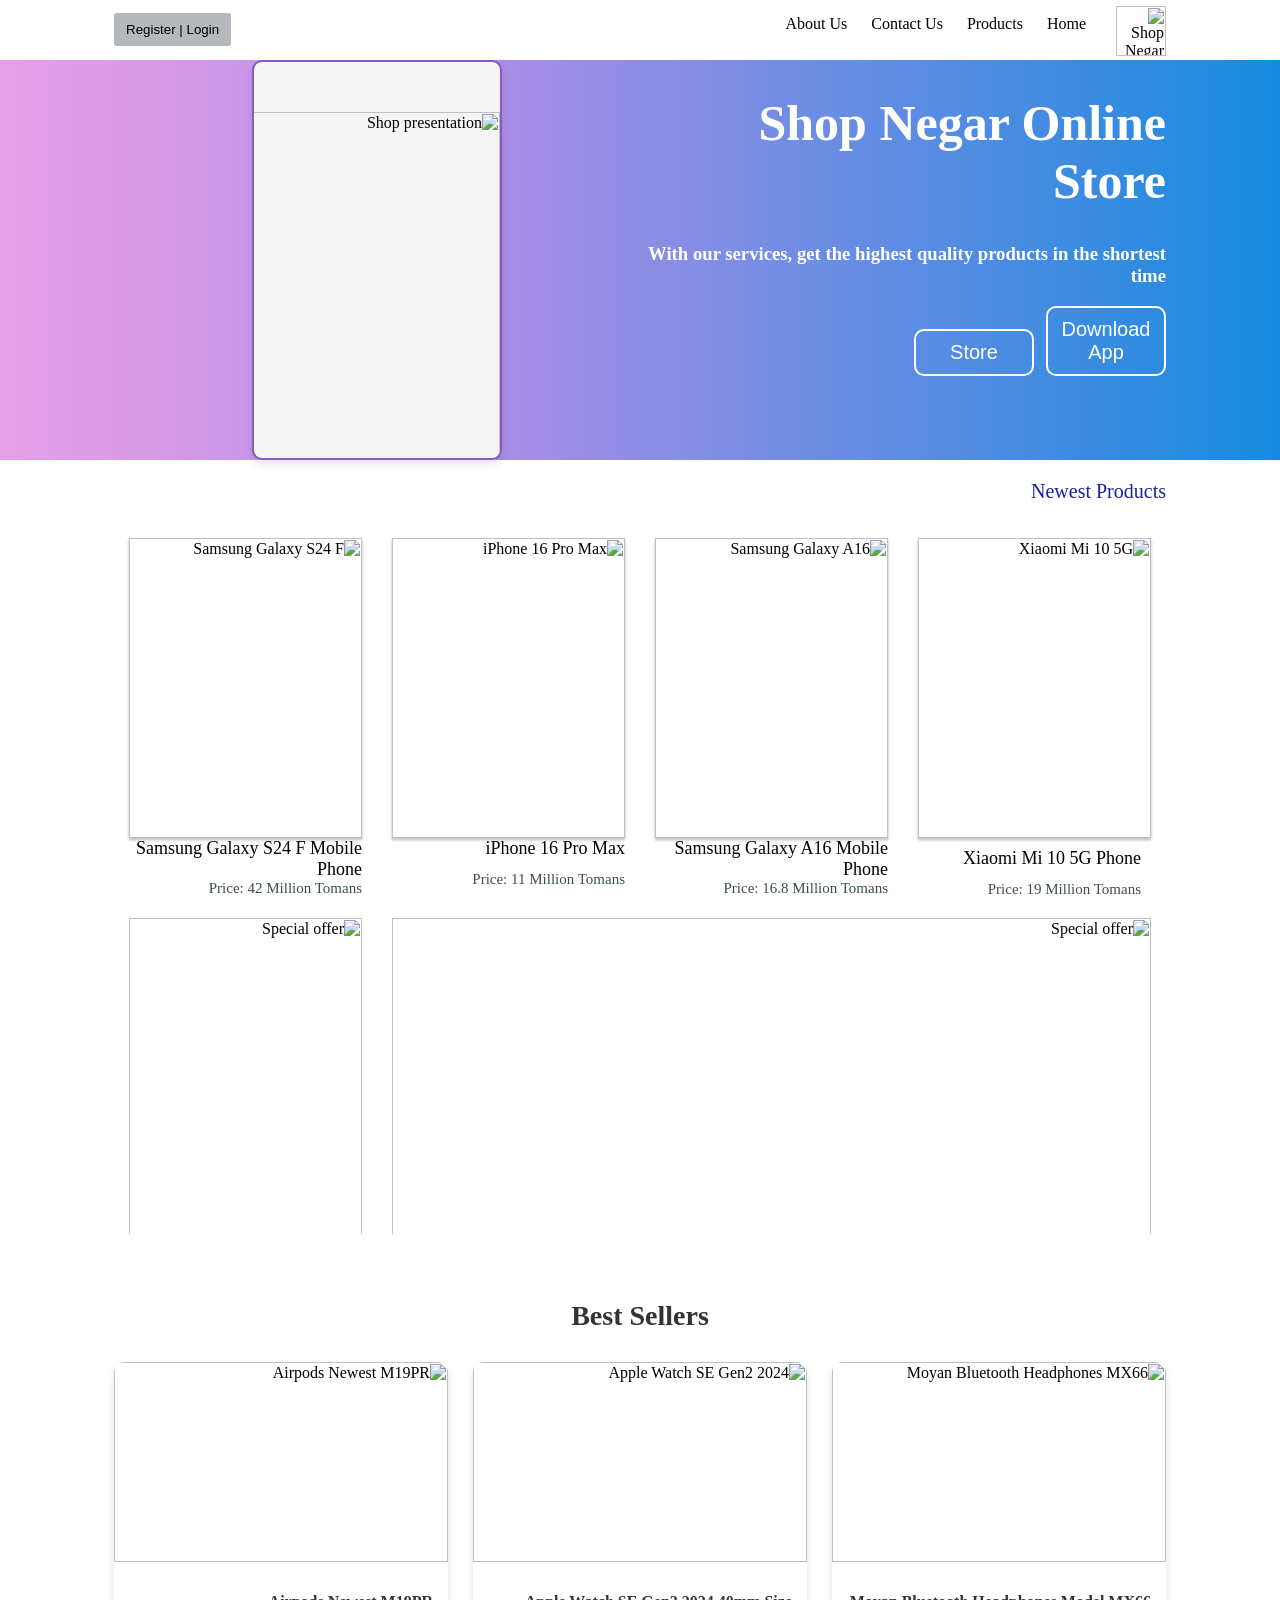
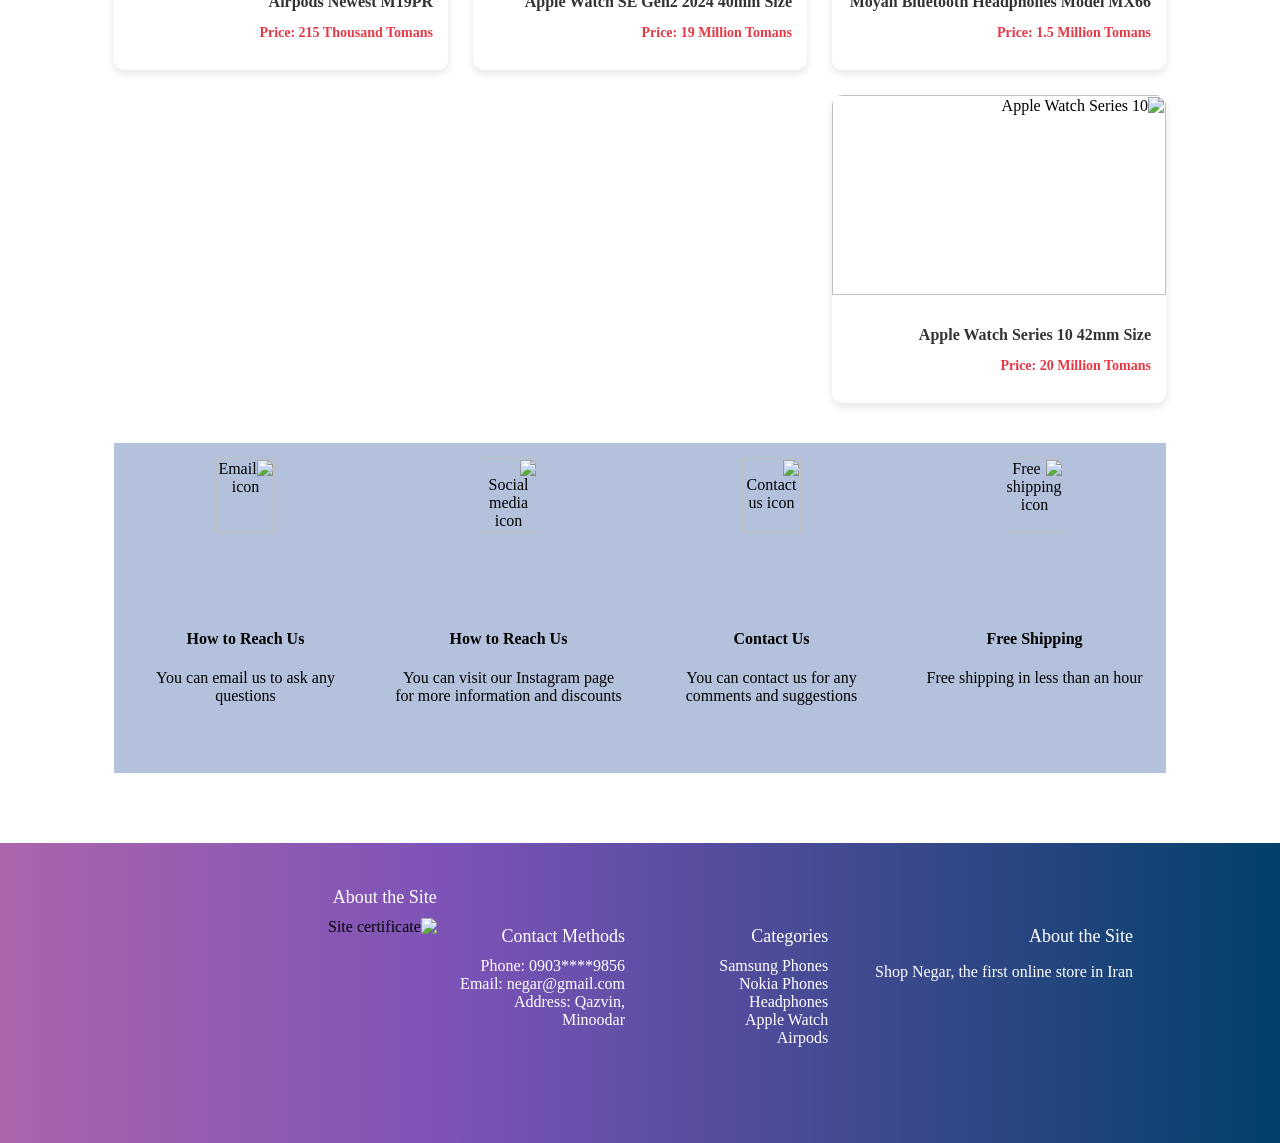
==== index.html @ 576ba4ca "Add files via upload Shop Negar - Online Store 📱🛒 A modern responsive e-commerce website for electr" ====
<html>
    <head>
        <link rel="stylesheet" href="stylee.css">
        <meta name="viewport" content="width=device-width, initial-scale=1" />

        <title>Shop Negar</title>
    </head>
    <body>
        <div class="main">
            <div class="header">
                <div class="container">
                    <div class="header_logo">
                        <img src="images/logo..png" alt="Shop Negar">

                    </div>
                    <nav>
                        <ul class="header_nav">
                            <li><a href="#">Home</a></li>
                            <li><a href="#">Products</a></li>
                            <li><a href="#">Contact Us</a></li>
                            <li><a href="#">About Us</a></li>
                        </ul>
                    </nav>
                    <button class="login_btn">Register | Login</button>
                </div>

            </div>
            <div>
                <div class="page_intro">
                    <div class="container">
                        <div class="page_intro_right">
                            <h1>
                                Shop Negar
                                Online Store
                            </h1>
                            <h3>
                                With our services, get the highest quality products in the shortest time
                            </h3>
                            <div class="page_intro_right_btns">
                                <button class="page_intro_right_btn">
                                    Download App
                                </button>
                                <button class="page_intro_right_btn">
                                    Store

                                </button>
                            </div>

                        </div>
                        <div class="page_intro_left">
                            <img src="images/a4.jpg" alt="Shop presentation">
                        </div>
                    </div>
                </div>
            </div>
            <div class="new_posts">
                <div class="container">
                    <h2>
                        Newest Products 
                    </h2>
                    <div class="new_post"> 
                        <div class="new_post_card">
                            <div class="new_post_pic">
                                <img src="images/a5.jpg" alt="Xiaomi Mi 10 5G">
                            </div>
                            <div class="new_post_body">
                                <P class="new_post_title">Xiaomi Mi 10 5G Phone</P>
                                <br>
                                <p class="new_Post_price">Price: 19 Million Tomans</p>
                            </div>

                        </div>  
                    </div>
                    <div class="new_post">   
                        <div class="new_post_card">
                            <div class="new_Post_pic1">
                                <img src="images/a6.jpg" alt="Samsung Galaxy A16" class="section">
                            </div>
                            <div class="new_post_body1">
                                <p class="new_post_title1">Samsung Galaxy A16 Mobile Phone</p>
                                <br>
                                <p class="new_Post_price1">Price: 16.8 Million Tomans</p>
                            </div>
                        </div>  
                    </div>
                    <div class="new_post"> 
                        <div class="new_post_card">
                            <div class="new_post_pic2">
                                <img src="images/a8.jpg" alt="iPhone 16 Pro Max">
                            </div>
                            <div class="new_post_body2">
                                <p class="new_post_title2">iPhone 16 Pro Max</p>
                                <br>
                                <p class="new_Post_price2">Price: 11 Million Tomans</p>
                            </div>
                        </div>    
                    </div>
                    <div class="new_post">   
                        <div class="new_post_card">
                            <div class="new_post_pic3">
                                <img src="images/a9.jpg" alt="Samsung Galaxy S24 F">
                            </div>
                            <div class="new_post_body3">
                            <p class="new_post_title3">Samsung Galaxy S24 F Mobile Phone</p>
                            <br>
                            <p class="new_Post_price3">Price: 42 Million Tomans</p>
                            </div>
                        </div>  
                    </div>
                </div>
            </div>
            <div class="home_ad">
                <div class="container">
                    <div class="home_ad_right">
                        <img src="images/a15.jpg" alt="Special offer">
                    </div>
                    <div class="home_ad_left">
                        <img src="images/a14.jpg" alt="Special offer">
                    </div>
                </div>
            </div>
            </div>
            <br><br><br><br><br><br><br><br><br><br><br><br><br>
            <br><br><br><br><br><br><br><br><br><br><br><br><br>
            <br><br><br><br><br><br><br><br><br><br><br><br><br>
           
            <!-- Best Sellers Section -->
<div class="best_sellers">
    <div class="container">
        <h2>Best Sellers</h2>
        <div class="products_grid">
            <!-- Product 1 -->
            <div class="product_card">
                <div class="product_image">
                    <img src="images/b1.jpg" alt="Moyan Bluetooth Headphones MX66">
                </div>
                <div class="product_info">
                    <p class="product_title">Moyan Bluetooth Headphones Model MX66</p>
                    <p class="product_price">Price: 1.5 Million Tomans</p>
                </div>
            </div>
            
            <!-- Product 2 -->
            <div class="product_card">
                <div class="product_image">
                    <img src="images/b2.jpg" alt="Apple Watch SE Gen2 2024">
                </div>
                <div class="product_info">
                    <p class="product_title">Apple Watch SE Gen2 2024 40mm Size</p>
                    <p class="product_price">Price: 19 Million Tomans</p>
                </div>
            </div>
            
            <!-- Product 3 -->
            <div class="product_card">
                <div class="product_image">
                    <img src="images/b5.jpg" alt="Airpods Newest M19PR">
                </div>
                <div class="product_info">
                    <p class="product_title">Airpods Newest M19PR</p>
                    <p class="product_price">Price: 215 Thousand Tomans</p>
                </div>
            </div>
            
            <!-- Product 4 -->
            <div class="product_card">
                <div class="product_image">
                    <img src="images/b4.jpg" alt="Apple Watch Series 10">
                </div>
                <div class="product_info">
                    <p class="product_title">Apple Watch Series 10 42mm Size</p>
                    <p class="product_price">Price: 20 Million Tomans</p>
                </div>
            </div>
        </div>
    </div>
</div>
<div class="why_us">
    <div class="container">
        <div class="why_us_item">
            <div class="why_us_card">
                <img src="images/s1.jpg" alt="Free shipping icon">
                <h4>Free Shipping</h4>
                <p>Free shipping in less than an hour</p>
            </div>
        </div>
        <div class="why_us_item">
            <div class="why_us_card">
                <img src="images/s2.png" alt="Contact us icon">
                <h4>Contact Us</h4>
                <p>You can contact us for any comments and suggestions</p>

            </div>
        </div>
        <div class="why_us_item">
            <div class="why_us_card">
                <img src="images/s5.png" alt="Social media icon">
                <h4>How to Reach Us</h4>
                <p>You can visit our Instagram page for more information and discounts</p>

            </div>
        </div>
        <div class="why_us_item">
            <div class="why_us_card">
                <img src="images/s4.png" alt="Email icon">
                <h4>How to Reach Us</h4>
                <p>You can email us to ask any questions</p>
            </div>
        </div>
    </div>
</div>
          <footer class="main_footer">
            <div class="container">
                <div class="main_footer_first">
                    <div class="main_footer_card">
                        <h4>About the Site</h4>
                        <P>Shop Negar, the first online store in Iran</P>
                    </div>
                </div>


                <div class="main_footer_mid">
                    <div class="main_footer_card">
                        <h4>Categories</h4>
                       <ul>
                        <li><a href="#">Samsung Phones</a></li>
                        <li><a href="#">Nokia Phones</a></li>
                        <li><a href="#">Headphones</a></li>
                        <li><a href="#">Apple Watch</a></li>
                        <li><a href="#">Airpods</a></li>
                       </ul>
                    </div>
                </div>
                <div class="main_footer_mid">
                    <div class="main_footer_card">
                        <h4>Contact Methods</h4>
                       <ul>
                        <li><span>Phone: 0903****9856</span></li>
                        <li><span>Email: negar@gmail.com</span></li>
                        <li><span>Address: Qazvin, Minoodar</span></li>
                       </ul>
                    </div>
                </div>

               
                <div class="main_footer_f_l">
                    <div class="main_footer_card">
                        <h4>About the Site</h4>
                       <div class="main_footer_card_namad">
                        <img src="images/s7.jpg" alt="Site certificate">
                       </div>
                    </div>
                </div>
            </div>
          </footer>
        </div>
    </body>
</html>
---- stylee.css ----
*{
    box-sizing: border-box;
    color: black;
}
body{
    margin: 0;
    direction: rtl;
}
.container{
    width: 100%;
    padding:0 50px;
}
ul{
    list-style: none;
    margin: 0;
    padding: 0;
}
a{
    text-decoration: none;
}
.header{
    width:100%;
    height: 60px;
    background-color: #fff;
    box-shadow: 0px 1px 2px #3f3e3e;
}
.header_logo{
    float: right;
    padding-top: 6px;
}
.header_logo img{
    width: 50px;
    height: auto;
}
.header_nav{
    float: right;
    margin-right: 20px;
}
.header_nav li{
    display: inline-block;
    padding: 15px 10px;
}
.login_btn{
    background-color: rgb(181, 185, 189);
    color: black;
    border: none;
    padding: 9px 12px;
    margin:13px 0 ;
    border-radius: 3px;
    cursor: pointer;
    float: left;
}
/* page_intro */
.page_intro{
    background: #e8a0e8;
background: linear-gradient(90deg, rgba(232, 160, 232, 1) 0%, rgba(179, 142, 232, 1) 35%, rgba(22, 139, 222, 1) 100%);
height: 400px;
width: 100%;
pad: 50px 0;
}
.page_intro_right{
    width: 50%;
    height: 300px;
    float: right;
    text-align: right;
}
.page_intro_right h1{
    color: #fff;
    font-size: 50px;
}
.page_intro_right_btns{
    margin: 0 auto;

}
.page_intro_right_btn{
    color: #fff;
    background-color: transparent;  
    border: 2px solid #fff;
    width: 120px;
    padding: 10px;
    font-size: 20px;
    cursor: pointer;
    border-radius: 10px;
    margin-left: 8px;
}
.page_intro_left{
    width: 50%;
    height: 300px;
    float: right;
}
.page_intro_left img {
    width: 250px;
    height: 400px;
    padding-top: 50px;
    border-radius: 10px;
    border: 2px solid #885ac4;
    object-fit: cover; /* تضمین می‌کند تصویر بدون اعوجاج نمایش داده شود */
    box-shadow: 0 4px 8px rgba(0, 0, 0, 0.1); /* سایه ملایم برای عمق بخشیدن */
    transition: all 0.3s ease; /* انیمیشن برای تعاملات */
    display: block; /* جلوگیری از فاصله اضافی زیر تصویر */
    margin: 0 auto; /* مرکز کردن تصویر در صورت نیاز */
    background-color: #f5f5f5; /* رنگ پس‌زمینه اگر تصویر شفاف باشد */
}
.page_intro_right h3{
    color: #fff;
}
.new_post{
    width: 25%;
    height: 300px;
    float: right;
    padding: 15px;
}
.new_post_card{
   
    width: 100%;
    height: 300px;
    box-shadow: 0px 2px 3px #bbb;
}
.new_posts h2{
    font-size: 20px;
    font-weight: 400;
    color: #1c1e9e;
    margin: 20px 0;
}
.new_post_pic img{
    width: 100%;
    height:300px;
}
.new_post_body{
    padding: 10px;
}
.new_post_title{
    margin: 0;
    float: right;
    font-weight:400 ;
    font-size: 18px;
}
.new_Post_price{
   color: rgb(62, 78, 78);
   font-size: 15px;
}
.new_post_title1{
    margin: 0;
    float: right;
    font-weight: 400;
    font-size: 18px;
}
.new_Post_price1{
    color: rgb(62, 78, 78);
    font-size: 15px;
    
}
.new_post_pic1 img{
    width: 100%;
    height:300px;
}
.new_post_pic2 img{
    width: 100%;
    height:300px;
}
.new_post_pic3 img{
    width: 100%;
    height:300px;
}
.new_post_title2{
    margin: 0;
    float: right;
    font-weight:400 ;
    font-size: 18px;
}
.new_Post_price2{
    color: rgb(62, 78, 78);
    font-size: 15px;
}
.new_post_title3{
    margin: 0;
    float: right;
    font-weight:400 ;
    font-size: 18px;
}
.new_Post_price3{
    color: rgb(62, 78, 78);
    font-size: 15px;
}
.home_ad_right{
    width: 75%;
    height: 300px;
    float: right;
    padding: 15px;
}.home_ad_left{
   
    width: 25%;
    height: 300px;
    float: left;
    padding: 15px;

}
.home_ad_right img{
    width: 100%;
    height: 400px;
    border-radius: 6px;
   padding-top: 80px;
}
.home_ad_left img{
    width: 100%;
    height: 400px;
    border-radius: 6px;
    padding-top:80px;
   
}
/* استایل‌های عمومی */
.container {
    width: 90%;
    max-width: 1200px;
    margin: 0 auto;
}

/* استایل بخش پرفروش‌ترین‌ها */
.best_sellers {
    padding: 40px 0;
    background-color: #fff;
}

.best_sellers h2 {
    text-align: center;
    font-size: 28px;
    margin-bottom: 30px;
    color: #333;
}

.products_grid {
    display: grid;
    grid-template-columns: repeat(auto-fill, minmax(250px, 1fr));
    gap: 25px;
}

.product_card {
    background: #fff;
    border-radius: 10px;
    overflow: hidden;
    box-shadow: 0 4px 8px rgba(0,0,0,0.1);
    transition: transform 0.3s ease;
}

.product_card:hover {
    transform: translateY(-5px);
}

.product_image {
    height: 200px;
    overflow: hidden;
}

.product_image img {
    width: 100%;
    height: 100%;
    object-fit: cover;
}

.product_info {
    padding: 15px;
}

.product_title {
    font-size: 16px;
    font-weight: 600;
    margin-bottom: 10px;
    color: #333;
}

.product_price {
    font-size: 14px;
    color: #e63946;
    font-weight: 700;
}
.home_ad {
    position: relative;
    z-index: 1;
}

.new_posts1 {
    position: relative;
    margin-top: 80px;
    clear: both;
}
.why_us_item{
    width: 25%;
    height: auto;
    background-color: #aab9d8e0;
    float: right;
    padding: 15px;
}
.why_us_card{
    width: 100%;
    height: 300px;
    text-align: center;
}
.why_us_card img{
    width: 50%;
    height: auto;
    text-align: center;
}
/* footer */
.main_footer{
   margin-top: 400px;
    width: 100%;
    height: 300px;
    background: linear-gradient(90deg, rgba(171, 101, 171, 1) 0%, rgba(125, 83, 184, 1) 35%, rgba(2, 64, 105, 1) 100%);
    padding:20px ;
}
.main_footer_card h4{
    font-size: 18px;
    font-weight: 400;
    color: white;
    margin-bottom: 10px;
}
.main_footer_card p{
    color: white;
    font-weight: 200;
    font-size: 16px;
}
.main_footer_first{
    width: 30%;
    height: auto;
    float: right;
    padding: 15px;
}
.main_footer_mid{
    width: 20%;
    height: auto;
    float: right;
    padding: 15px;
}
.main_footer_card ul li a{
    color: #fff;
    font-size: 16px;
    font-weight: 200;
}
.main_footer_card ul li span{
    color: #fff;
    font-size: 16px;
    font-weight: 200;
}














/* رسپانسیو */
@media (max-width: 768px) {
    .home_ad .container {
        flex-direction: column;
    }
    
    .products_grid {
        grid-template-columns: repeat(2, 1fr);
    }
}

@media (max-width: 480px) {
    .products_grid {
        grid-template-columns: 1fr;
    }
}


















@media screen and (max-width:1000px){
   .new_post{
    width: 50%;
   }
   
}
@media screen and (max-width:780px){
    .container{
        padding: 0 30px;
    }
    .home_ad_left{
        display: none;
    }
    .home_ad_right{
        width: 100%;
    }

}
@media screen and (max-width:575px){
    .new_post{
        width: 100%;
    }
}
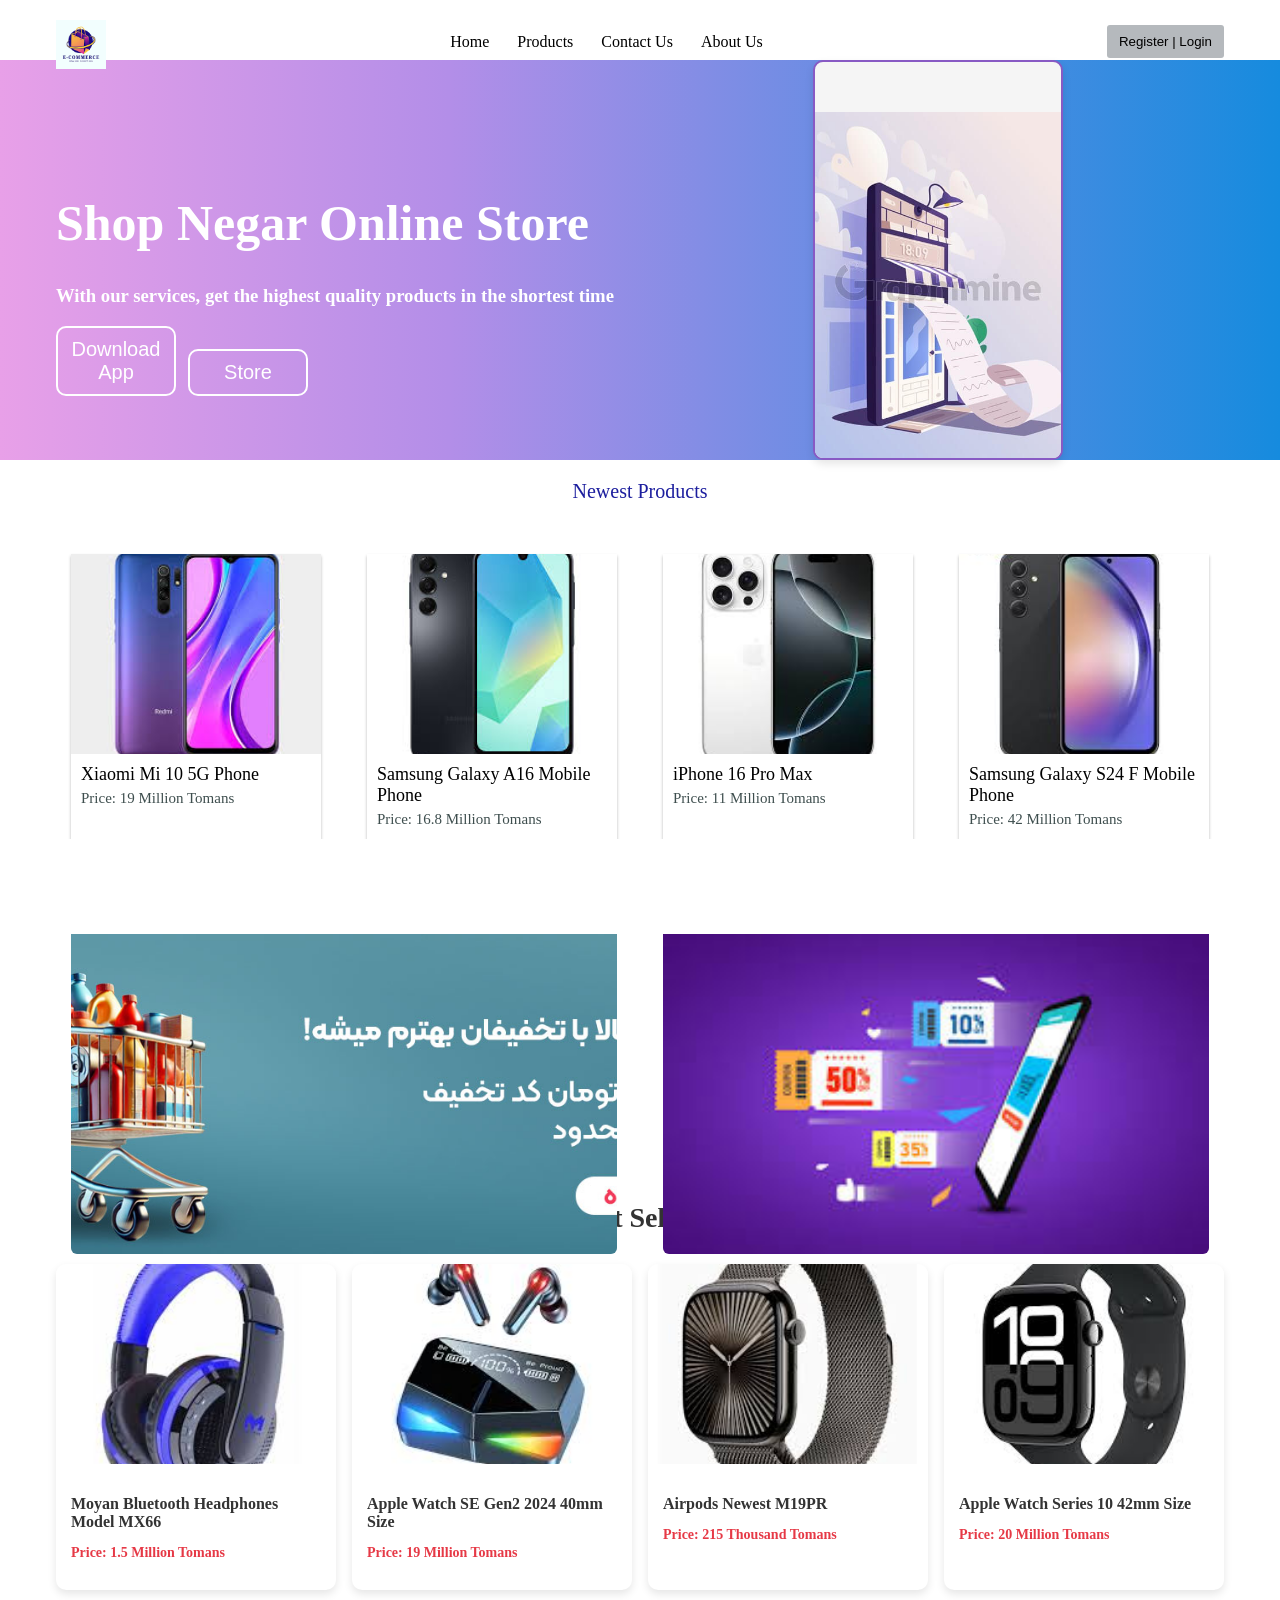
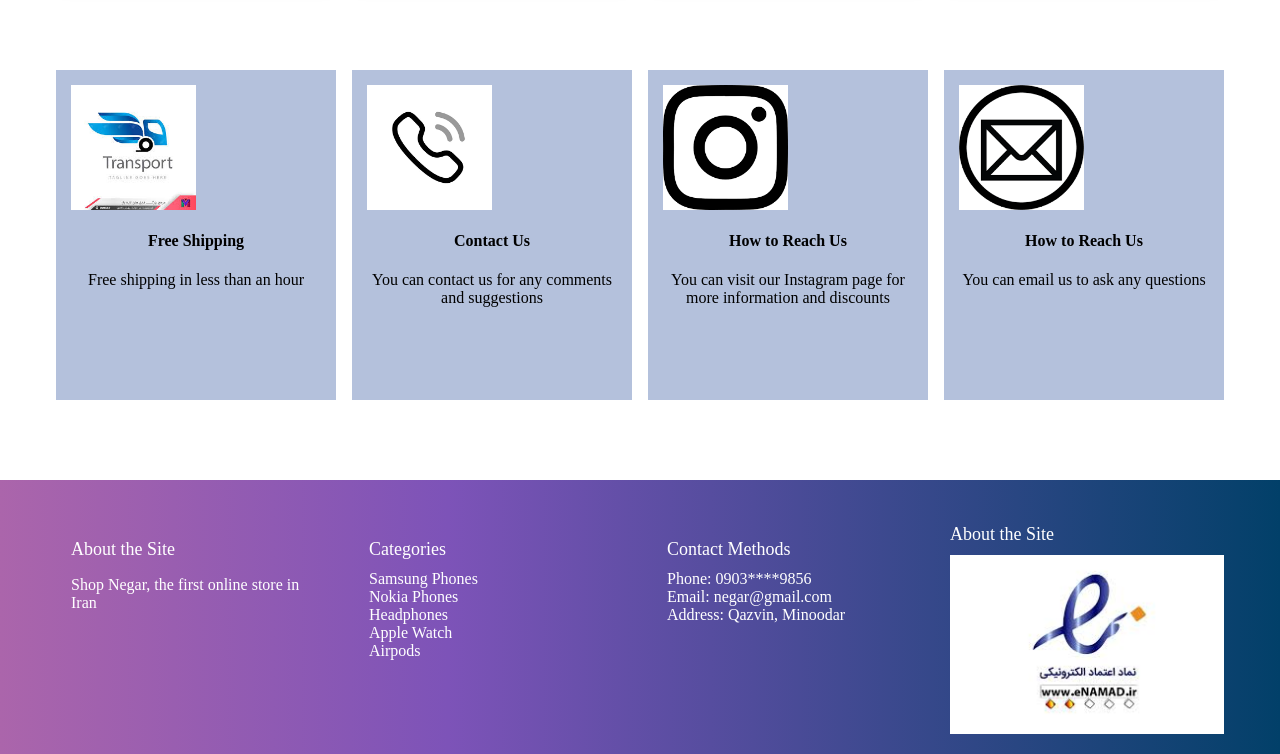
==== commit ffefaea8: "update" ====
--- a/index.html
+++ b/index.html
@@ -1,258 +1,451 @@
-<html>
-    <head>
-        <link rel="stylesheet" href="stylee.css">
-        <meta name="viewport" content="width=device-width, initial-scale=1" />
-
-        <title>Shop Negar</title>
-    </head>
-    <body>
-        <div class="main">
-            <div class="header">
-                <div class="container">
-                    <div class="header_logo">
-                        <img src="images/logo..png" alt="Shop Negar">
-
-                    </div>
-                    <nav>
-                        <ul class="header_nav">
-                            <li><a href="#">Home</a></li>
-                            <li><a href="#">Products</a></li>
-                            <li><a href="#">Contact Us</a></li>
-                            <li><a href="#">About Us</a></li>
-                        </ul>
-                    </nav>
-                    <button class="login_btn">Register | Login</button>
-                </div>
-
-            </div>
-            <div>
-                <div class="page_intro">
-                    <div class="container">
-                        <div class="page_intro_right">
-                            <h1>
-                                Shop Negar
-                                Online Store
-                            </h1>
-                            <h3>
-                                With our services, get the highest quality products in the shortest time
-                            </h3>
-                            <div class="page_intro_right_btns">
-                                <button class="page_intro_right_btn">
-                                    Download App
-                                </button>
-                                <button class="page_intro_right_btn">
-                                    Store
-
-                                </button>
-                            </div>
-
-                        </div>
-                        <div class="page_intro_left">
-                            <img src="images/a4.jpg" alt="Shop presentation">
-                        </div>
-                    </div>
-                </div>
-            </div>
-            <div class="new_posts">
-                <div class="container">
-                    <h2>
-                        Newest Products 
-                    </h2>
-                    <div class="new_post"> 
-                        <div class="new_post_card">
-                            <div class="new_post_pic">
-                                <img src="images/a5.jpg" alt="Xiaomi Mi 10 5G">
-                            </div>
-                            <div class="new_post_body">
-                                <P class="new_post_title">Xiaomi Mi 10 5G Phone</P>
-                                <br>
-                                <p class="new_Post_price">Price: 19 Million Tomans</p>
-                            </div>
-
-                        </div>  
-                    </div>
-                    <div class="new_post">   
-                        <div class="new_post_card">
-                            <div class="new_Post_pic1">
-                                <img src="images/a6.jpg" alt="Samsung Galaxy A16" class="section">
-                            </div>
-                            <div class="new_post_body1">
-                                <p class="new_post_title1">Samsung Galaxy A16 Mobile Phone</p>
-                                <br>
-                                <p class="new_Post_price1">Price: 16.8 Million Tomans</p>
-                            </div>
-                        </div>  
-                    </div>
-                    <div class="new_post"> 
-                        <div class="new_post_card">
-                            <div class="new_post_pic2">
-                                <img src="images/a8.jpg" alt="iPhone 16 Pro Max">
-                            </div>
-                            <div class="new_post_body2">
-                                <p class="new_post_title2">iPhone 16 Pro Max</p>
-                                <br>
-                                <p class="new_Post_price2">Price: 11 Million Tomans</p>
-                            </div>
-                        </div>    
-                    </div>
-                    <div class="new_post">   
-                        <div class="new_post_card">
-                            <div class="new_post_pic3">
-                                <img src="images/a9.jpg" alt="Samsung Galaxy S24 F">
-                            </div>
-                            <div class="new_post_body3">
-                            <p class="new_post_title3">Samsung Galaxy S24 F Mobile Phone</p>
-                            <br>
-                            <p class="new_Post_price3">Price: 42 Million Tomans</p>
-                            </div>
-                        </div>  
-                    </div>
-                </div>
-            </div>
-            <div class="home_ad">
-                <div class="container">
-                    <div class="home_ad_right">
-                        <img src="images/a15.jpg" alt="Special offer">
-                    </div>
-                    <div class="home_ad_left">
-                        <img src="images/a14.jpg" alt="Special offer">
-                    </div>
-                </div>
-            </div>
-            </div>
-            <br><br><br><br><br><br><br><br><br><br><br><br><br>
-            <br><br><br><br><br><br><br><br><br><br><br><br><br>
-            <br><br><br><br><br><br><br><br><br><br><br><br><br>
-           
-            <!-- Best Sellers Section -->
-<div class="best_sellers">
-    <div class="container">
-        <h2>Best Sellers</h2>
-        <div class="products_grid">
-            <!-- Product 1 -->
-            <div class="product_card">
-                <div class="product_image">
-                    <img src="images/b1.jpg" alt="Moyan Bluetooth Headphones MX66">
-                </div>
-                <div class="product_info">
-                    <p class="product_title">Moyan Bluetooth Headphones Model MX66</p>
-                    <p class="product_price">Price: 1.5 Million Tomans</p>
-                </div>
-            </div>
-            
-            <!-- Product 2 -->
-            <div class="product_card">
-                <div class="product_image">
-                    <img src="images/b2.jpg" alt="Apple Watch SE Gen2 2024">
-                </div>
-                <div class="product_info">
-                    <p class="product_title">Apple Watch SE Gen2 2024 40mm Size</p>
-                    <p class="product_price">Price: 19 Million Tomans</p>
-                </div>
-            </div>
-            
-            <!-- Product 3 -->
-            <div class="product_card">
-                <div class="product_image">
-                    <img src="images/b5.jpg" alt="Airpods Newest M19PR">
-                </div>
-                <div class="product_info">
-                    <p class="product_title">Airpods Newest M19PR</p>
-                    <p class="product_price">Price: 215 Thousand Tomans</p>
-                </div>
-            </div>
-            
-            <!-- Product 4 -->
-            <div class="product_card">
-                <div class="product_image">
-                    <img src="images/b4.jpg" alt="Apple Watch Series 10">
-                </div>
-                <div class="product_info">
-                    <p class="product_title">Apple Watch Series 10 42mm Size</p>
-                    <p class="product_price">Price: 20 Million Tomans</p>
-                </div>
-            </div>
-        </div>
-    </div>
-</div>
-<div class="why_us">
-    <div class="container">
-        <div class="why_us_item">
-            <div class="why_us_card">
-                <img src="images/s1.jpg" alt="Free shipping icon">
-                <h4>Free Shipping</h4>
-                <p>Free shipping in less than an hour</p>
-            </div>
-        </div>
-        <div class="why_us_item">
-            <div class="why_us_card">
-                <img src="images/s2.png" alt="Contact us icon">
-                <h4>Contact Us</h4>
-                <p>You can contact us for any comments and suggestions</p>
-
-            </div>
-        </div>
-        <div class="why_us_item">
-            <div class="why_us_card">
-                <img src="images/s5.png" alt="Social media icon">
-                <h4>How to Reach Us</h4>
-                <p>You can visit our Instagram page for more information and discounts</p>
-
-            </div>
-        </div>
-        <div class="why_us_item">
-            <div class="why_us_card">
-                <img src="images/s4.png" alt="Email icon">
-                <h4>How to Reach Us</h4>
-                <p>You can email us to ask any questions</p>
-            </div>
-        </div>
-    </div>
-</div>
-          <footer class="main_footer">
-            <div class="container">
-                <div class="main_footer_first">
-                    <div class="main_footer_card">
-                        <h4>About the Site</h4>
-                        <P>Shop Negar, the first online store in Iran</P>
-                    </div>
-                </div>
-
-
-                <div class="main_footer_mid">
-                    <div class="main_footer_card">
-                        <h4>Categories</h4>
-                       <ul>
-                        <li><a href="#">Samsung Phones</a></li>
-                        <li><a href="#">Nokia Phones</a></li>
-                        <li><a href="#">Headphones</a></li>
-                        <li><a href="#">Apple Watch</a></li>
-                        <li><a href="#">Airpods</a></li>
-                       </ul>
-                    </div>
-                </div>
-                <div class="main_footer_mid">
-                    <div class="main_footer_card">
-                        <h4>Contact Methods</h4>
-                       <ul>
-                        <li><span>Phone: 0903****9856</span></li>
-                        <li><span>Email: negar@gmail.com</span></li>
-                        <li><span>Address: Qazvin, Minoodar</span></li>
-                       </ul>
-                    </div>
-                </div>
-
-               
-                <div class="main_footer_f_l">
-                    <div class="main_footer_card">
-                        <h4>About the Site</h4>
-                       <div class="main_footer_card_namad">
-                        <img src="images/s7.jpg" alt="Site certificate">
-                       </div>
-                    </div>
-                </div>
-            </div>
-          </footer>
-        </div>
-    </body>
+<!DOCTYPE html>
+<html lang="en">
+<head>
+    <meta charset="UTF-8">
+    <meta name="viewport" content="width=device-width, initial-scale=1.0">
+    <title>Shop Negar - Online Store</title>
+    <link rel="stylesheet" href="stylee.css">
+    <style>
+        /* ========== RESPONSIVE STYLES ========== */
+
+        /* Base reset for box-sizing */
+        *, *::before, *::after {
+            box-sizing: border-box;
+        }
+
+        img {
+            max-width: 100%;
+            height: auto;
+            display: block;
+        }
+
+        /* --- Container --- */
+        .container {
+            width: 100%;
+            max-width: 1200px;
+            margin: 0 auto;
+            padding: 0 16px;
+        }
+
+        /* ========== HEADER ========== */
+        .header .container {
+            display: flex;
+            align-items: center;
+            justify-content: space-between;
+            flex-wrap: wrap;
+            gap: 12px;
+            padding-top: 12px;
+            padding-bottom: 12px;
+        }
+
+        .header_logo img {
+            max-width: 120px;
+        }
+
+        .header_nav {
+            display: flex;
+            flex-wrap: wrap;
+            gap: 8px;
+            list-style: none;
+            padding: 0;
+            margin: 0;
+        }
+
+        /* ========== PAGE INTRO ========== */
+        .page_intro .container {
+            display: flex;
+            align-items: center;
+            flex-wrap: wrap;
+            gap: 24px;
+        }
+
+        .page_intro_right,
+        .page_intro_left {
+            flex: 1 1 280px;
+        }
+
+        /* ========== NEW POSTS ========== */
+        .new_posts .container {
+            display: flex;
+            flex-wrap: wrap;
+            gap: 16px;
+            align-items: flex-start;
+        }
+
+        .new_posts .container > h2 {
+            width: 100%;
+        }
+
+        .new_post {
+            flex: 1 1 200px;
+            min-width: 150px;
+        }
+
+        .new_post_card {
+            width: 100%;
+        }
+
+        .new_post_card img {
+            width: 100%;
+        }
+
+        /* ========== HOME AD ========== */
+        .home_ad .container {
+            display: flex;
+            flex-wrap: wrap;
+            gap: 16px;
+        }
+
+        .home_ad_right,
+        .home_ad_left {
+            flex: 1 1 280px;
+        }
+
+        /* ========== BEST SELLERS ========== */
+        .products_grid {
+            display: flex;
+            flex-wrap: wrap;
+            gap: 16px;
+        }
+
+        .product_card {
+            flex: 1 1 200px;
+            min-width: 140px;
+        }
+
+        .product_card img {
+            width: 100%;
+        }
+
+        /* ========== WHY US ========== */
+        .why_us .container {
+            display: flex;
+            flex-wrap: wrap;
+            gap: 16px;
+        }
+
+        .why_us_item {
+            flex: 1 1 200px;
+            min-width: 140px;
+        }
+
+        /* ========== FOOTER ========== */
+        .main_footer .container {
+            display: flex;
+            flex-wrap: wrap;
+            gap: 24px;
+        }
+
+        .main_footer_first,
+        .main_footer_mid,
+        .main_footer_f_l {
+            flex: 1 1 200px;
+            min-width: 160px;
+        }
+
+        /* ========== TABLET (max 768px) ========== */
+        @media (max-width: 768px) {
+            .header .container {
+                flex-direction: column;
+                align-items: flex-start;
+            }
+
+            .header_nav {
+                flex-direction: column;
+                gap: 4px;
+            }
+
+            .page_intro .container {
+                flex-direction: column-reverse;
+            }
+
+            .page_intro_right,
+            .page_intro_left {
+                flex: 1 1 100%;
+            }
+
+            .new_post {
+                flex: 1 1 45%;
+            }
+
+            .product_card {
+                flex: 1 1 45%;
+            }
+
+            .why_us_item {
+                flex: 1 1 45%;
+            }
+
+            .home_ad_right,
+            .home_ad_left {
+                flex: 1 1 100%;
+            }
+        }
+
+        /* ========== MOBILE (max 480px) ========== */
+        @media (max-width: 480px) {
+            .header .container {
+                align-items: center;
+                text-align: center;
+            }
+
+            .header_nav {
+                align-items: center;
+                width: 100%;
+            }
+
+            .login_btn {
+                width: 100%;
+            }
+
+            .page_intro_right_btns {
+                display: flex;
+                flex-direction: column;
+                gap: 8px;
+            }
+
+            .page_intro_right_btn {
+                width: 100%;
+            }
+
+            .new_post {
+                flex: 1 1 100%;
+            }
+
+            .product_card {
+                flex: 1 1 100%;
+            }
+
+            .why_us_item {
+                flex: 1 1 100%;
+            }
+
+            .main_footer_first,
+            .main_footer_mid,
+            .main_footer_f_l {
+                flex: 1 1 100%;
+            }
+        }
+    </style>
+</head>
+<body>
+    <div class="main">
+        <div class="header">
+            <div class="container">
+                <div class="header_logo">
+                    <img src="images/logo..png" alt="Shop Negar">
+                </div>
+                <nav>
+                    <ul class="header_nav">
+                        <li><a href="#">Home</a></li>
+                        <li><a href="./product.html">Products</a></li>
+                        <li><a href="#">Contact Us</a></li>
+                        <li><a href="#">About Us</a></li>
+                    </ul>
+                </nav>
+                <button class="login_btn">Register | Login</button>
+            </div>
+        </div>
+
+        <div class="page_intro">
+            <div class="container">
+                <div class="page_intro_right">
+                    <h1>Shop Negar Online Store</h1>
+                    <h3>With our services, get the highest quality products in the shortest time</h3>
+                    <div class="page_intro_right_btns">
+                        <button class="page_intro_right_btn">Download App</button>
+                        <button class="page_intro_right_btn">Store</button>
+                    </div>
+                </div>
+                <div class="page_intro_left">
+                    <img src="images/a4.jpg" alt="Shop presentation">
+                </div>
+            </div>
+        </div>
+
+        <div class="new_posts">
+            <div class="container">
+                <h2>Newest Products</h2>
+                <div class="new_post"> 
+                    <div class="new_post_card">
+                        <div class="new_post_pic">
+                            <img src="images/a5.jpg" alt="Xiaomi Mi 10 5G">
+                        </div>
+                        <div class="new_post_body">
+                            <p class="new_post_title">Xiaomi Mi 10 5G Phone</p>
+                            <p class="new_Post_price">Price: 19 Million Tomans</p>
+                        </div>
+                    </div>  
+                </div>
+                <div class="new_post">   
+                    <div class="new_post_card">
+                        <div class="new_Post_pic1">
+                            <img src="images/a6.jpg" alt="Samsung Galaxy A16">
+                        </div>
+                        <div class="new_post_body1">
+                            <p class="new_post_title1">Samsung Galaxy A16 Mobile Phone</p>
+                            <p class="new_Post_price1">Price: 16.8 Million Tomans</p>
+                        </div>
+                    </div>  
+                </div>
+                <div class="new_post"> 
+                    <div class="new_post_card">
+                        <div class="new_post_pic2">
+                            <img src="images/a8.jpg" alt="iPhone 16 Pro Max">
+                        </div>
+                        <div class="new_post_body2">
+                            <p class="new_post_title2">iPhone 16 Pro Max</p>
+                            <p class="new_Post_price2">Price: 11 Million Tomans</p>
+                        </div>
+                    </div>    
+                </div>
+                <div class="new_post">   
+                    <div class="new_post_card">
+                        <div class="new_post_pic3">
+                            <img src="images/a9.jpg" alt="Samsung Galaxy S24 F">
+                        </div>
+                        <div class="new_post_body3">
+                            <p class="new_post_title3">Samsung Galaxy S24 F Mobile Phone</p>
+                            <p class="new_Post_price3">Price: 42 Million Tomans</p>
+                        </div>
+                    </div>  
+                </div>
+            </div>
+        </div>
+
+        <div class="home_ad">
+            <div class="container">
+                <div class="home_ad_right">
+                    <img src="images/a15.jpg" alt="Special offer">
+                </div>
+                <div class="home_ad_left">
+                    <img src="images/a14.jpg" alt="Special offer">
+                </div>
+            </div>
+        </div>
+
+        <div class="best_sellers">
+            <div class="container">
+                <h2>Best Sellers</h2>
+                <div class="products_grid">
+                    <div class="product_card">
+                        <div class="product_image">
+                            <img src="images/b1.jpg" alt="Moyan Bluetooth Headphones MX66">
+                        </div>
+                        <div class="product_info">
+                            <p class="product_title">Moyan Bluetooth Headphones Model MX66</p>
+                            <p class="product_price">Price: 1.5 Million Tomans</p>
+                        </div>
+                    </div>
+                    
+                    <div class="product_card">
+                        <div class="product_image">
+                            <img src="images/b2.jpg" alt="Apple Watch SE Gen2 2024">
+                        </div>
+                        <div class="product_info">
+                            <p class="product_title">Apple Watch SE Gen2 2024 40mm Size</p>
+                            <p class="product_price">Price: 19 Million Tomans</p>
+                        </div>
+                    </div>
+                    
+                    <div class="product_card">
+                        <div class="product_image">
+                            <img src="images/b5.jpg" alt="Airpods Newest M19PR">
+                        </div>
+                        <div class="product_info">
+                            <p class="product_title">Airpods Newest M19PR</p>
+                            <p class="product_price">Price: 215 Thousand Tomans</p>
+                        </div>
+                    </div>
+                    
+                    <div class="product_card">
+                        <div class="product_image">
+                            <img src="images/b4.jpg" alt="Apple Watch Series 10">
+                        </div>
+                        <div class="product_info">
+                            <p class="product_title">Apple Watch Series 10 42mm Size</p>
+                            <p class="product_price">Price: 20 Million Tomans</p>
+                        </div>
+                    </div>
+                </div>
+            </div>
+        </div>
+
+        <div class="why_us">
+            <div class="container">
+                <div class="why_us_item">
+                    <div class="why_us_card">
+                        <img src="images/s1.jpg" alt="Free shipping icon">
+                        <h4>Free Shipping</h4>
+                        <p>Free shipping in less than an hour</p>
+                    </div>
+                </div>
+                <div class="why_us_item">
+                    <div class="why_us_card">
+                        <img src="images/s2.png" alt="Contact us icon">
+                        <h4>Contact Us</h4>
+                        <p>You can contact us for any comments and suggestions</p>
+                    </div>
+                </div>
+                <div class="why_us_item">
+                    <div class="why_us_card">
+                        <img src="images/s5.png" alt="Social media icon">
+                        <h4>How to Reach Us</h4>
+                        <p>You can visit our Instagram page for more information and discounts</p>
+                    </div>
+                </div>
+                <div class="why_us_item">
+                    <div class="why_us_card">
+                        <img src="images/s4.png" alt="Email icon">
+                        <h4>How to Reach Us</h4>
+                        <p>You can email us to ask any questions</p>
+                    </div>
+                </div>
+            </div>
+        </div>
+
+        <footer class="main_footer">
+            <div class="container">
+                <div class="main_footer_first">
+                    <div class="main_footer_card">
+                        <h4>About the Site</h4>
+                        <p>Shop Negar, the first online store in Iran</p>
+                    </div>
+                </div>
+
+                <div class="main_footer_mid">
+                    <div class="main_footer_card">
+                        <h4>Categories</h4>
+                        <ul>
+                            <li><a href="#">Samsung Phones</a></li>
+                            <li><a href="#">Nokia Phones</a></li>
+                            <li><a href="#">Headphones</a></li>
+                            <li><a href="#">Apple Watch</a></li>
+                            <li><a href="#">Airpods</a></li>
+                        </ul>
+                    </div>
+                </div>
+                <div class="main_footer_mid">
+                    <div class="main_footer_card">
+                        <h4>Contact Methods</h4>
+                        <ul>
+                            <li><span>Phone: 0903****9856</span></li>
+                            <li><span>Email: negar@gmail.com</span></li>
+                            <li><span>Address: Qazvin, Minoodar</span></li>
+                        </ul>
+                    </div>
+                </div>
+
+                <div class="main_footer_f_l">
+                    <div class="main_footer_card">
+                        <h4>About the Site</h4>
+                        <div class="main_footer_card_namad">
+                            <img src="images/s7.jpg" alt="Site certificate">
+                        </div>
+                    </div>
+                </div>
+            </div>
+        </footer>
+    </div>
+</body>
 </html>
--- a/stylee.css
+++ b/stylee.css
@@ -1,414 +1,398 @@
-*{
-    box-sizing: border-box;
-    color: black;
-}
-body{
-    margin: 0;
-    direction: rtl;
-}
-.container{
-    width: 100%;
-    padding:0 50px;
-}
-ul{
-    list-style: none;
-    margin: 0;
-    padding: 0;
-}
-a{
-    text-decoration: none;
-}
-.header{
-    width:100%;
-    height: 60px;
-    background-color: #fff;
-    box-shadow: 0px 1px 2px #3f3e3e;
-}
-.header_logo{
-    float: right;
-    padding-top: 6px;
-}
-.header_logo img{
-    width: 50px;
-    height: auto;
-}
-.header_nav{
-    float: right;
-    margin-right: 20px;
-}
-.header_nav li{
-    display: inline-block;
-    padding: 15px 10px;
-}
-.login_btn{
-    background-color: rgb(181, 185, 189);
-    color: black;
-    border: none;
-    padding: 9px 12px;
-    margin:13px 0 ;
-    border-radius: 3px;
-    cursor: pointer;
-    float: left;
-}
-/* page_intro */
-.page_intro{
-    background: #e8a0e8;
-background: linear-gradient(90deg, rgba(232, 160, 232, 1) 0%, rgba(179, 142, 232, 1) 35%, rgba(22, 139, 222, 1) 100%);
-height: 400px;
-width: 100%;
-pad: 50px 0;
-}
-.page_intro_right{
-    width: 50%;
-    height: 300px;
-    float: right;
-    text-align: right;
-}
-.page_intro_right h1{
-    color: #fff;
-    font-size: 50px;
-}
-.page_intro_right_btns{
-    margin: 0 auto;
-
-}
-.page_intro_right_btn{
-    color: #fff;
-    background-color: transparent;  
-    border: 2px solid #fff;
-    width: 120px;
-    padding: 10px;
-    font-size: 20px;
-    cursor: pointer;
-    border-radius: 10px;
-    margin-left: 8px;
-}
-.page_intro_left{
-    width: 50%;
-    height: 300px;
-    float: right;
-}
-.page_intro_left img {
-    width: 250px;
-    height: 400px;
-    padding-top: 50px;
-    border-radius: 10px;
-    border: 2px solid #885ac4;
-    object-fit: cover; /* تضمین می‌کند تصویر بدون اعوجاج نمایش داده شود */
-    box-shadow: 0 4px 8px rgba(0, 0, 0, 0.1); /* سایه ملایم برای عمق بخشیدن */
-    transition: all 0.3s ease; /* انیمیشن برای تعاملات */
-    display: block; /* جلوگیری از فاصله اضافی زیر تصویر */
-    margin: 0 auto; /* مرکز کردن تصویر در صورت نیاز */
-    background-color: #f5f5f5; /* رنگ پس‌زمینه اگر تصویر شفاف باشد */
-}
-.page_intro_right h3{
-    color: #fff;
-}
-.new_post{
-    width: 25%;
-    height: 300px;
-    float: right;
-    padding: 15px;
-}
-.new_post_card{
-   
-    width: 100%;
-    height: 300px;
-    box-shadow: 0px 2px 3px #bbb;
-}
-.new_posts h2{
-    font-size: 20px;
-    font-weight: 400;
-    color: #1c1e9e;
-    margin: 20px 0;
-}
-.new_post_pic img{
-    width: 100%;
-    height:300px;
-}
-.new_post_body{
-    padding: 10px;
-}
-.new_post_title{
-    margin: 0;
-    float: right;
-    font-weight:400 ;
-    font-size: 18px;
-}
-.new_Post_price{
-   color: rgb(62, 78, 78);
-   font-size: 15px;
-}
-.new_post_title1{
-    margin: 0;
-    float: right;
-    font-weight: 400;
-    font-size: 18px;
-}
-.new_Post_price1{
-    color: rgb(62, 78, 78);
-    font-size: 15px;
-    
-}
-.new_post_pic1 img{
-    width: 100%;
-    height:300px;
-}
-.new_post_pic2 img{
-    width: 100%;
-    height:300px;
-}
-.new_post_pic3 img{
-    width: 100%;
-    height:300px;
-}
-.new_post_title2{
-    margin: 0;
-    float: right;
-    font-weight:400 ;
-    font-size: 18px;
-}
-.new_Post_price2{
-    color: rgb(62, 78, 78);
-    font-size: 15px;
-}
-.new_post_title3{
-    margin: 0;
-    float: right;
-    font-weight:400 ;
-    font-size: 18px;
-}
-.new_Post_price3{
-    color: rgb(62, 78, 78);
-    font-size: 15px;
-}
-.home_ad_right{
-    width: 75%;
-    height: 300px;
-    float: right;
-    padding: 15px;
-}.home_ad_left{
-   
-    width: 25%;
-    height: 300px;
-    float: left;
-    padding: 15px;
-
-}
-.home_ad_right img{
-    width: 100%;
-    height: 400px;
-    border-radius: 6px;
-   padding-top: 80px;
-}
-.home_ad_left img{
-    width: 100%;
-    height: 400px;
-    border-radius: 6px;
-    padding-top:80px;
-   
-}
-/* استایل‌های عمومی */
-.container {
-    width: 90%;
-    max-width: 1200px;
-    margin: 0 auto;
-}
-
-/* استایل بخش پرفروش‌ترین‌ها */
-.best_sellers {
-    padding: 40px 0;
-    background-color: #fff;
-}
-
-.best_sellers h2 {
-    text-align: center;
-    font-size: 28px;
-    margin-bottom: 30px;
-    color: #333;
-}
-
-.products_grid {
-    display: grid;
-    grid-template-columns: repeat(auto-fill, minmax(250px, 1fr));
-    gap: 25px;
-}
-
-.product_card {
-    background: #fff;
-    border-radius: 10px;
-    overflow: hidden;
-    box-shadow: 0 4px 8px rgba(0,0,0,0.1);
-    transition: transform 0.3s ease;
-}
-
-.product_card:hover {
-    transform: translateY(-5px);
-}
-
-.product_image {
-    height: 200px;
-    overflow: hidden;
-}
-
-.product_image img {
-    width: 100%;
-    height: 100%;
-    object-fit: cover;
-}
-
-.product_info {
-    padding: 15px;
-}
-
-.product_title {
-    font-size: 16px;
-    font-weight: 600;
-    margin-bottom: 10px;
-    color: #333;
-}
-
-.product_price {
-    font-size: 14px;
-    color: #e63946;
-    font-weight: 700;
-}
-.home_ad {
-    position: relative;
-    z-index: 1;
-}
-
-.new_posts1 {
-    position: relative;
-    margin-top: 80px;
-    clear: both;
-}
-.why_us_item{
-    width: 25%;
-    height: auto;
-    background-color: #aab9d8e0;
-    float: right;
-    padding: 15px;
-}
-.why_us_card{
-    width: 100%;
-    height: 300px;
-    text-align: center;
-}
-.why_us_card img{
-    width: 50%;
-    height: auto;
-    text-align: center;
-}
-/* footer */
-.main_footer{
-   margin-top: 400px;
-    width: 100%;
-    height: 300px;
-    background: linear-gradient(90deg, rgba(171, 101, 171, 1) 0%, rgba(125, 83, 184, 1) 35%, rgba(2, 64, 105, 1) 100%);
-    padding:20px ;
-}
-.main_footer_card h4{
-    font-size: 18px;
-    font-weight: 400;
-    color: white;
-    margin-bottom: 10px;
-}
-.main_footer_card p{
-    color: white;
-    font-weight: 200;
-    font-size: 16px;
-}
-.main_footer_first{
-    width: 30%;
-    height: auto;
-    float: right;
-    padding: 15px;
-}
-.main_footer_mid{
-    width: 20%;
-    height: auto;
-    float: right;
-    padding: 15px;
-}
-.main_footer_card ul li a{
-    color: #fff;
-    font-size: 16px;
-    font-weight: 200;
-}
-.main_footer_card ul li span{
-    color: #fff;
-    font-size: 16px;
-    font-weight: 200;
-}
-
-
-
-
-
-
-
-
-
-
-
-
-
-
-/* رسپانسیو */
-@media (max-width: 768px) {
-    .home_ad .container {
-        flex-direction: column;
-    }
-    
-    .products_grid {
-        grid-template-columns: repeat(2, 1fr);
-    }
-}
-
-@media (max-width: 480px) {
-    .products_grid {
-        grid-template-columns: 1fr;
-    }
-}
-
-
-
-
-
-
-
-
-
-
-
-
-
-
-
-
-
-
-@media screen and (max-width:1000px){
-   .new_post{
-    width: 50%;
-   }
-   
-}
-@media screen and (max-width:780px){
-    .container{
-        padding: 0 30px;
-    }
-    .home_ad_left{
-        display: none;
-    }
-    .home_ad_right{
-        width: 100%;
-    }
-
-}
-@media screen and (max-width:575px){
-    .new_post{
-        width: 100%;
-    }
-}
+* {
+    box-sizing: border-box;
+    color: black;
+}
+
+body {
+    margin: 0;
+    direction: ltr;
+}
+
+.container {
+    width: 100%;
+    padding: 0 50px;
+}
+
+ul {
+    list-style: none;
+    margin: 0;
+    padding: 0;
+}
+
+a {
+    text-decoration: none;
+}
+
+.header {
+    width: 100%;
+    height: 60px;
+    background-color: #fff;
+    box-shadow: 0px 1px 2px #3f3e3e;
+}
+
+.header_logo {
+    float: left;
+    padding-top: 6px;
+}
+
+.header_logo img {
+    width: 50px;
+    height: auto;
+}
+
+.header_nav {
+    float: left;
+    margin-left: 20px;
+}
+
+.header_nav li {
+    display: inline-block;
+    padding: 10px 10px;
+}
+
+.login_btn {
+    background-color: rgb(181, 185, 189);
+    color: black;
+    border: none;
+    padding: 9px 12px;
+    margin: 13px 0;
+    border-radius: 3px;
+    cursor: pointer;
+    float: right;
+}
+
+/* page_intro */
+.page_intro {
+    background: linear-gradient(90deg, rgba(232, 160, 232, 1) 0%, rgba(179, 142, 232, 1) 35%, rgba(22, 139, 222, 1) 100%);
+    height: 400px;
+    width: 100%;
+    padding: 50px 0;
+}
+
+.page_intro_right {
+    width: 50%;
+    height: 300px;
+    float: left;
+    text-align: left;
+}
+
+.page_intro_right h1 {
+    color: #fff;
+    font-size: 50px;
+}
+
+.page_intro_right_btns {
+    margin: 0 auto;
+}
+
+.page_intro_right_btn {
+    color: #fff;
+    background-color: transparent;  
+    border: 2px solid #fff;
+    width: 120px;
+    padding: 10px;
+    font-size: 20px;
+    cursor: pointer;
+    border-radius: 10px;
+    margin-right: 8px;
+}
+
+.page_intro_left img {
+    position: relative;
+    top: -50px; /* عکس 30 پیکسل بالا می‌آید */
+}
+.page_intro_left img {
+    width: 250px;
+    height: 400px;
+    padding-top: 50px;
+    border-radius: 10px;
+    border: 2px solid #885ac4;
+    object-fit: cover;
+    box-shadow: 0 4px 8px rgba(0, 0, 0, 0.1);
+    transition: all 0.3s ease;
+    display: block;
+    margin: 0 auto;
+    background-color: #f5f5f5;
+}
+
+.page_intro_right h3 {
+    color: #fff;
+}
+
+.new_posts {
+    overflow: hidden;
+}
+
+.new_post {
+    width: 25%;
+    height: 300px;
+    float: left;
+    padding: 15px;
+}
+
+.new_post_card {
+    width: 100%;
+    height: 300px;
+    box-shadow: 0px 2px 3px #bbb;
+}
+
+.new_posts h2 {
+    font-size: 20px;
+    font-weight: 400;
+    color: #1c1e9e;
+    margin: 20px 0;
+    text-align: center;
+}
+
+.new_post_pic img,
+.new_Post_pic1 img,
+.new_post_pic2 img,
+.new_post_pic3 img {
+    width: 100%;
+    height: 200px;
+    object-fit: cover;
+}
+
+.new_post_body,
+.new_post_body1,
+.new_post_body2,
+.new_post_body3 {
+    padding: 10px;
+}
+
+.new_post_title,
+.new_post_title1,
+.new_post_title2,
+.new_post_title3 {
+    margin: 0;
+    float: left;
+    font-weight: 400;
+    font-size: 18px;
+}
+
+.new_Post_price,
+.new_Post_price1,
+.new_Post_price2,
+.new_Post_price3 {
+    color: rgb(62, 78, 78);
+    font-size: 15px;
+    clear: both;
+    padding-top: 5px;
+}
+
+.home_ad_right {
+    width: 75%;
+    height: 300px;
+    float: left;
+    padding: 15px;
+}
+
+.home_ad_left {
+    width: 25%;
+    height: 300px;
+    float: right;
+    padding: 15px;
+}
+
+.home_ad_right img,
+.home_ad_left img {
+    width: 100%;
+    height: 400px;
+    border-radius: 6px;
+    padding-top: 80px;
+    object-fit: cover;
+}
+
+/* Best sellers section */
+.best_sellers {
+    padding: 40px 0;
+    background-color: #fff;
+    clear: both;
+}
+
+.best_sellers h2 {
+    text-align: center;
+    font-size: 28px;
+    margin-bottom: 30px;
+    color: #333;
+}
+
+.products_grid {
+    display: grid;
+    grid-template-columns: repeat(auto-fill, minmax(250px, 1fr));
+    gap: 25px;
+}
+
+.product_card {
+    background: #fff;
+    border-radius: 10px;
+    overflow: hidden;
+    box-shadow: 0 4px 8px rgba(0,0,0,0.1);
+    transition: transform 0.3s ease;
+}
+
+.product_card:hover {
+    transform: translateY(-5px);
+}
+
+.product_image {
+    height: 200px;
+    overflow: hidden;
+}
+
+.product_image img {
+    width: 100%;
+    height: 100%;
+    object-fit: cover;
+}
+
+.product_info {
+    padding: 15px;
+}
+
+.product_title {
+    font-size: 16px;
+    font-weight: 600;
+    margin-bottom: 10px;
+    color: #333;
+}
+
+.product_price {
+    font-size: 14px;
+    color: #e63946;
+    font-weight: 700;
+}
+
+.home_ad {
+    position: relative;
+    z-index: 1;
+}
+
+.why_us {
+    overflow: hidden;
+    padding: 40px 0;
+}
+
+.why_us_item {
+    width: 25%;
+    height: auto;
+    background-color: #aab9d8e0;
+    float: left;
+    padding: 15px;
+}
+
+.why_us_card {
+    width: 100%;
+    height: 300px;
+    text-align: center;
+}
+
+.why_us_card img {
+    width: 50%;
+    height: auto;
+    text-align: center;
+}
+
+/* footer */
+.main_footer {
+    margin-top: 40px;
+    width: 100%;
+    height: auto;
+    background: linear-gradient(90deg, rgba(171, 101, 171, 1) 0%, rgba(125, 83, 184, 1) 35%, rgba(2, 64, 105, 1) 100%);
+    padding: 20px;
+    overflow: hidden;
+    clear: both;
+}
+
+.main_footer_card h4 {
+    font-size: 18px;
+    font-weight: 400;
+    color: white;
+    margin-bottom: 10px;
+}
+
+.main_footer_card p {
+    color: white;
+    font-weight: 200;
+    font-size: 16px;
+}
+
+.main_footer_first {
+    width: 30%;
+    height: auto;
+    float: left;
+    padding: 15px;
+}
+
+.main_footer_mid {
+    width: 20%;
+    height: auto;
+    float: left;
+    padding: 15px;
+}
+
+.main_footer_card ul li a {
+    color: #fff;
+    font-size: 16px;
+    font-weight: 200;
+}
+
+.main_footer_card ul li span {
+    color: #fff;
+    font-size: 16px;
+    font-weight: 200;
+}
+
+/* Responsive styles */
+@media screen and (max-width: 1200px) {
+    .new_post {
+        width: 50%;
+    }
+    
+    .why_us_item {
+        width: 50%;
+    }
+}
+
+@media screen and (max-width: 780px) {
+    .container {
+        padding: 0 30px;
+    }
+    
+    .home_ad_left {
+        display: none;
+    }
+    
+    .home_ad_right {
+        width: 100%;
+    }
+    
+    .page_intro_right,
+    .page_intro_left {
+        width: 100%;
+        text-align: center;
+    }
+    
+    .header_nav {
+        display: none;
+    }
+}
+
+@media screen and (max-width: 575px) {
+    .new_post {
+        width: 100%;
+    }
+    
+    .why_us_item {
+        width: 100%;
+    }
+    
+    .main_footer_first,
+    .main_footer_mid {
+        width: 100%;
+    }
+    
+    .products_grid {
+        grid-template-columns: 1fr;
+    }
+}
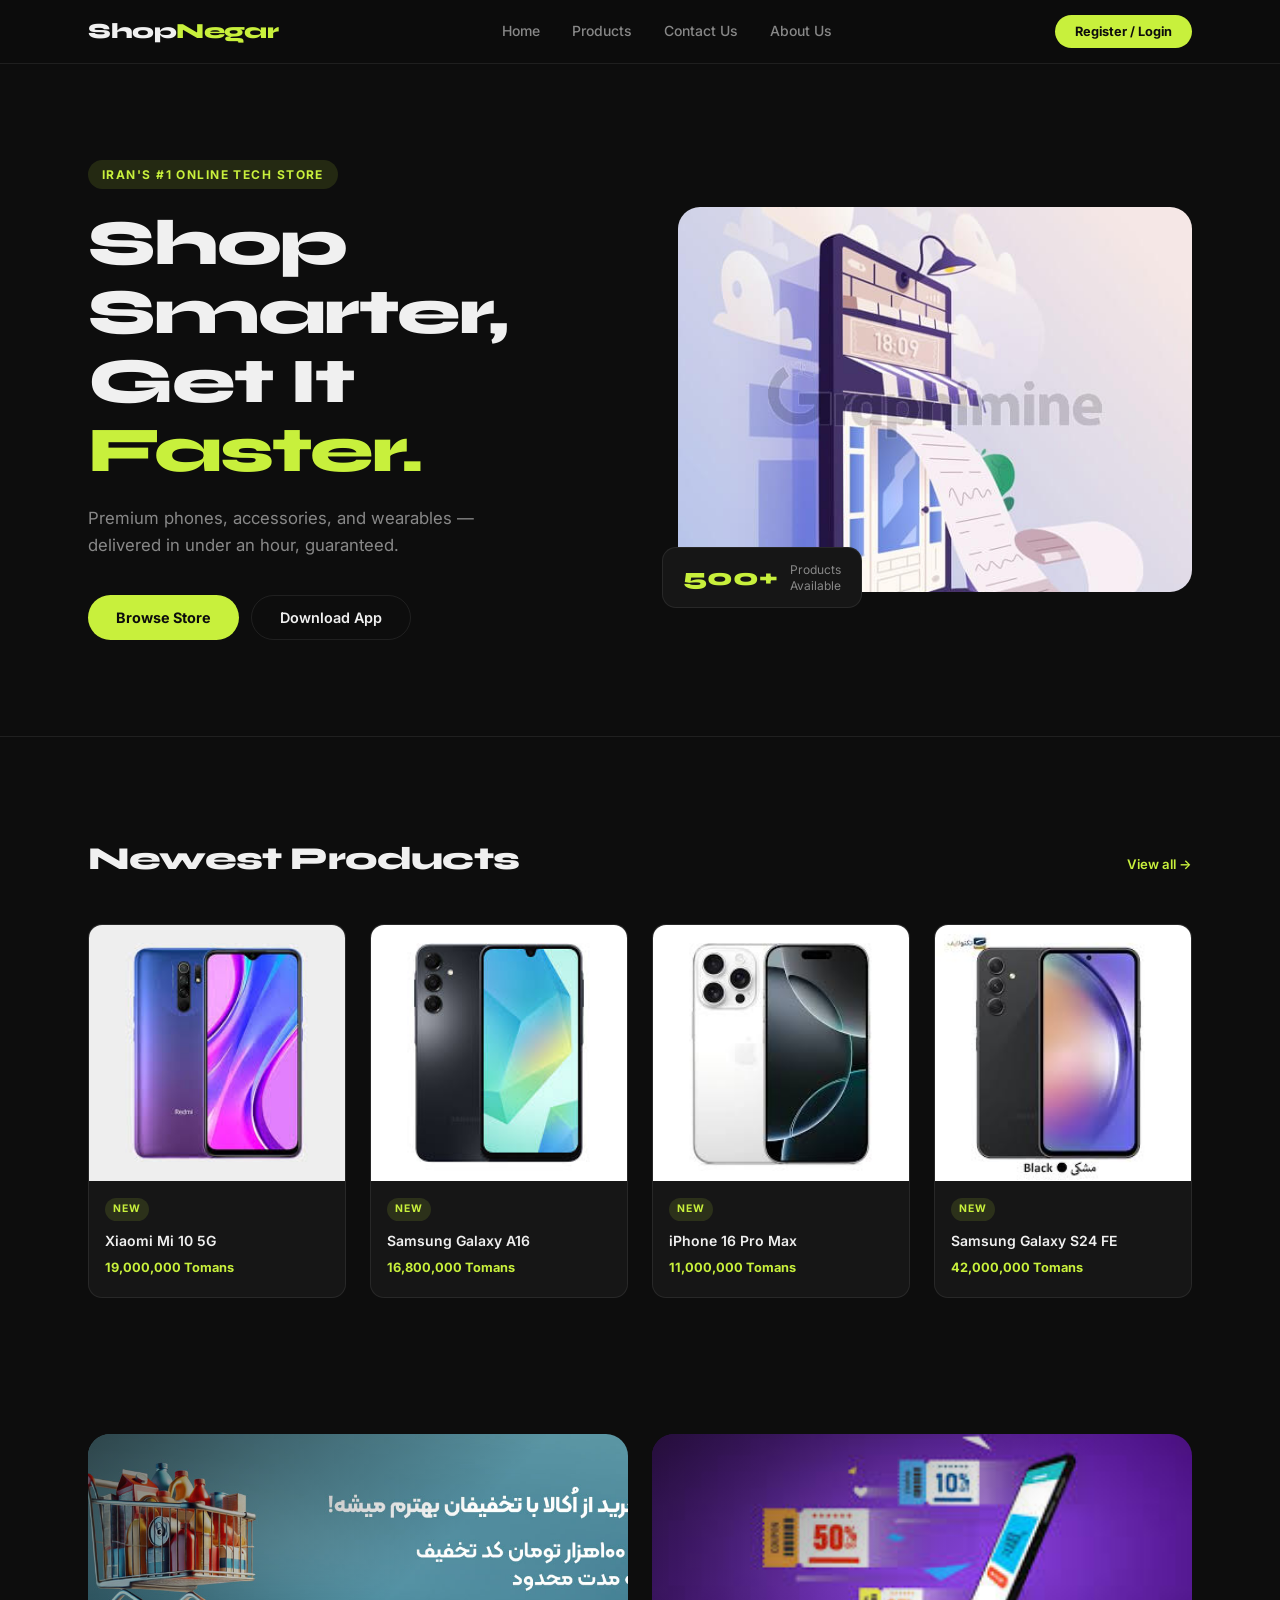
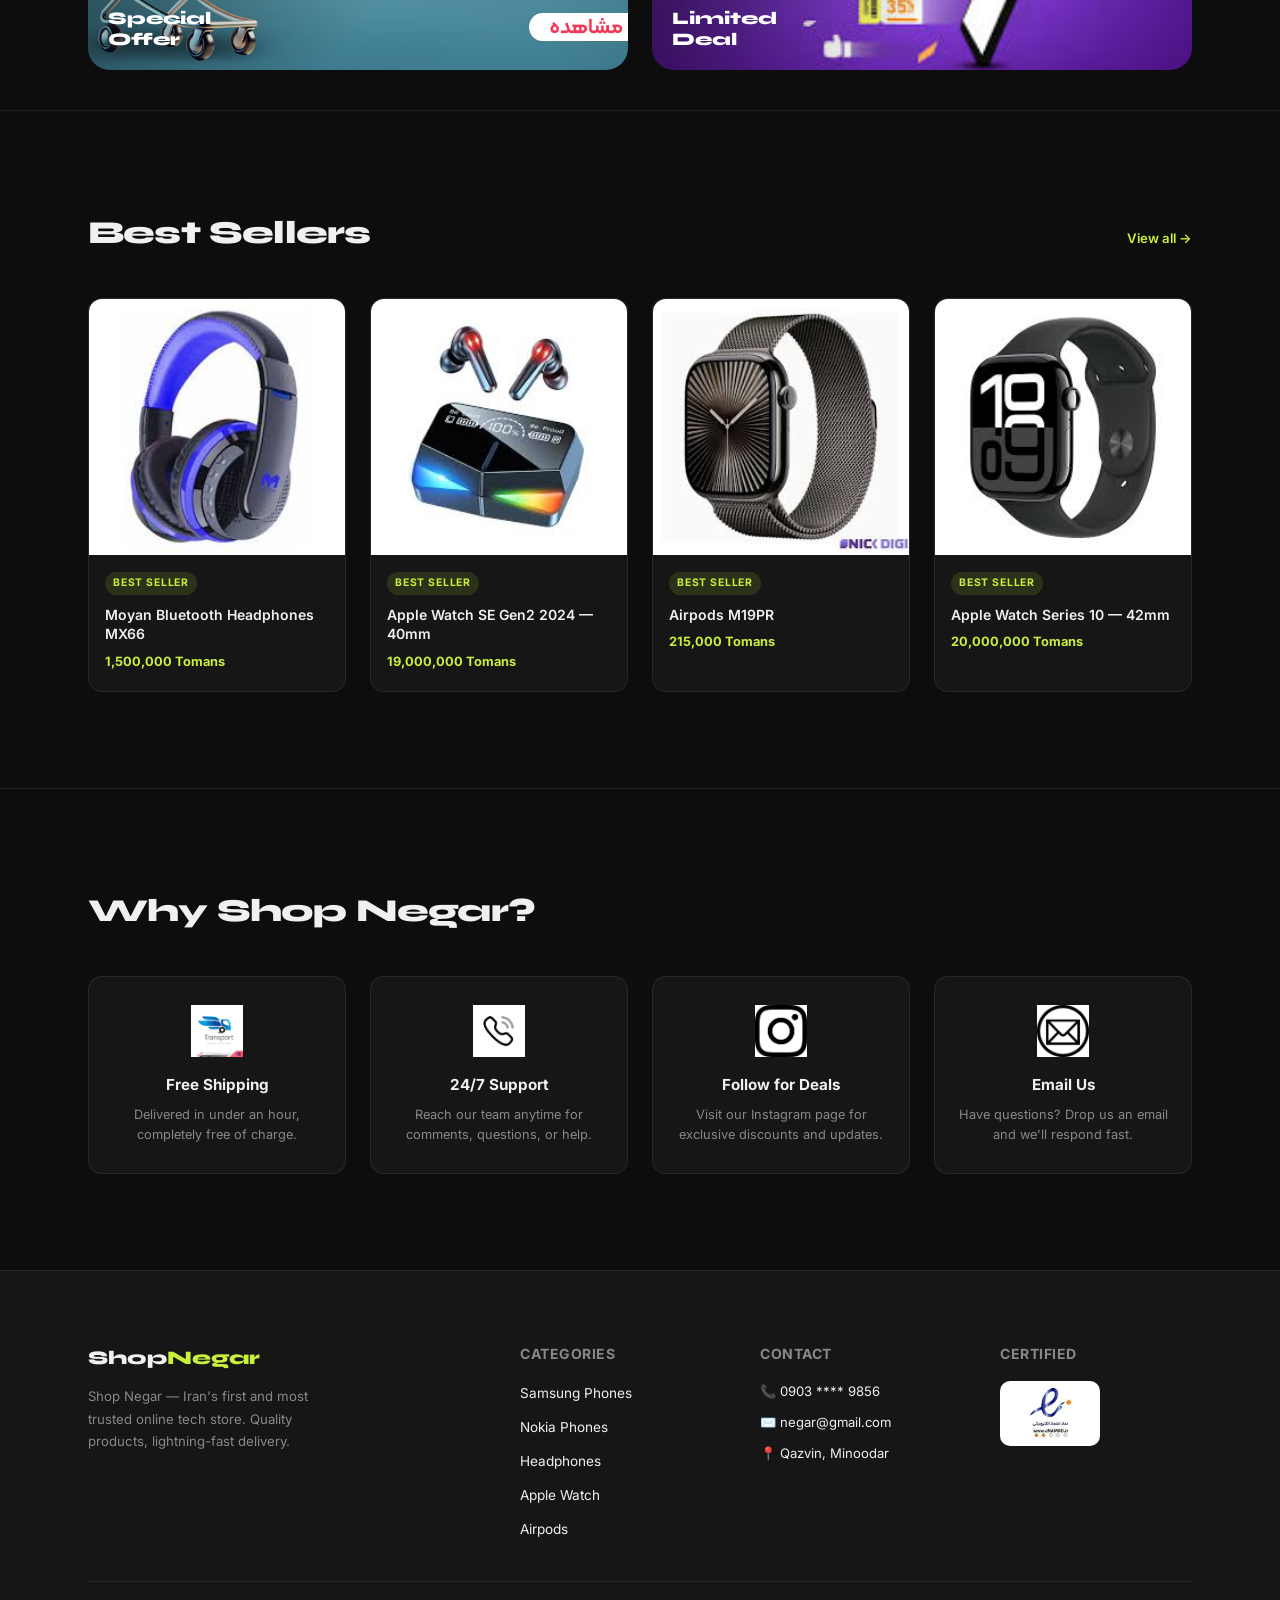
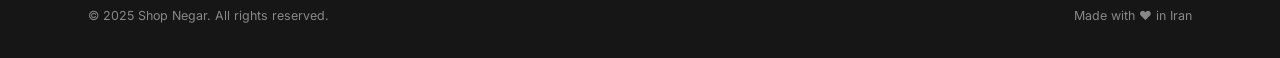
==== commit f937b808: "first commit" ====
--- a/index.html
+++ b/index.html
@@ -1,451 +1,843 @@
 <!DOCTYPE html>
-<html lang="en">
+<html lang="en" dir="ltr">
 <head>
-    <meta charset="UTF-8">
-    <meta name="viewport" content="width=device-width, initial-scale=1.0">
-    <title>Shop Negar - Online Store</title>
-    <link rel="stylesheet" href="stylee.css">
-    <style>
-        /* ========== RESPONSIVE STYLES ========== */
-
-        /* Base reset for box-sizing */
-        *, *::before, *::after {
-            box-sizing: border-box;
-        }
-
-        img {
-            max-width: 100%;
-            height: auto;
-            display: block;
-        }
-
-        /* --- Container --- */
-        .container {
-            width: 100%;
-            max-width: 1200px;
-            margin: 0 auto;
-            padding: 0 16px;
-        }
-
-        /* ========== HEADER ========== */
-        .header .container {
-            display: flex;
-            align-items: center;
-            justify-content: space-between;
-            flex-wrap: wrap;
-            gap: 12px;
-            padding-top: 12px;
-            padding-bottom: 12px;
-        }
-
-        .header_logo img {
-            max-width: 120px;
-        }
-
-        .header_nav {
-            display: flex;
-            flex-wrap: wrap;
-            gap: 8px;
-            list-style: none;
-            padding: 0;
-            margin: 0;
-        }
-
-        /* ========== PAGE INTRO ========== */
-        .page_intro .container {
-            display: flex;
-            align-items: center;
-            flex-wrap: wrap;
-            gap: 24px;
-        }
-
-        .page_intro_right,
-        .page_intro_left {
-            flex: 1 1 280px;
-        }
-
-        /* ========== NEW POSTS ========== */
-        .new_posts .container {
-            display: flex;
-            flex-wrap: wrap;
-            gap: 16px;
-            align-items: flex-start;
-        }
-
-        .new_posts .container > h2 {
-            width: 100%;
-        }
-
-        .new_post {
-            flex: 1 1 200px;
-            min-width: 150px;
-        }
-
-        .new_post_card {
-            width: 100%;
-        }
-
-        .new_post_card img {
-            width: 100%;
-        }
-
-        /* ========== HOME AD ========== */
-        .home_ad .container {
-            display: flex;
-            flex-wrap: wrap;
-            gap: 16px;
-        }
-
-        .home_ad_right,
-        .home_ad_left {
-            flex: 1 1 280px;
-        }
-
-        /* ========== BEST SELLERS ========== */
-        .products_grid {
-            display: flex;
-            flex-wrap: wrap;
-            gap: 16px;
-        }
-
-        .product_card {
-            flex: 1 1 200px;
-            min-width: 140px;
-        }
-
-        .product_card img {
-            width: 100%;
-        }
-
-        /* ========== WHY US ========== */
-        .why_us .container {
-            display: flex;
-            flex-wrap: wrap;
-            gap: 16px;
-        }
-
-        .why_us_item {
-            flex: 1 1 200px;
-            min-width: 140px;
-        }
-
-        /* ========== FOOTER ========== */
-        .main_footer .container {
-            display: flex;
-            flex-wrap: wrap;
-            gap: 24px;
-        }
-
-        .main_footer_first,
-        .main_footer_mid,
-        .main_footer_f_l {
-            flex: 1 1 200px;
-            min-width: 160px;
-        }
-
-        /* ========== TABLET (max 768px) ========== */
-        @media (max-width: 768px) {
-            .header .container {
-                flex-direction: column;
-                align-items: flex-start;
-            }
-
-            .header_nav {
-                flex-direction: column;
-                gap: 4px;
-            }
-
-            .page_intro .container {
-                flex-direction: column-reverse;
-            }
-
-            .page_intro_right,
-            .page_intro_left {
-                flex: 1 1 100%;
-            }
-
-            .new_post {
-                flex: 1 1 45%;
-            }
-
-            .product_card {
-                flex: 1 1 45%;
-            }
-
-            .why_us_item {
-                flex: 1 1 45%;
-            }
-
-            .home_ad_right,
-            .home_ad_left {
-                flex: 1 1 100%;
-            }
-        }
-
-        /* ========== MOBILE (max 480px) ========== */
-        @media (max-width: 480px) {
-            .header .container {
-                align-items: center;
-                text-align: center;
-            }
-
-            .header_nav {
-                align-items: center;
-                width: 100%;
-            }
-
-            .login_btn {
-                width: 100%;
-            }
-
-            .page_intro_right_btns {
-                display: flex;
-                flex-direction: column;
-                gap: 8px;
-            }
-
-            .page_intro_right_btn {
-                width: 100%;
-            }
-
-            .new_post {
-                flex: 1 1 100%;
-            }
-
-            .product_card {
-                flex: 1 1 100%;
-            }
-
-            .why_us_item {
-                flex: 1 1 100%;
-            }
-
-            .main_footer_first,
-            .main_footer_mid,
-            .main_footer_f_l {
-                flex: 1 1 100%;
-            }
-        }
-    </style>
+  <meta charset="UTF-8" />
+  <meta name="viewport" content="width=device-width, initial-scale=1.0" />
+  <title>Shop Negar – Online Store</title>
+  <link rel="preconnect" href="https://fonts.googleapis.com" />
+  <link rel="preconnect" href="https://fonts.gstatic.com" crossorigin />
+  <link href="https://fonts.googleapis.com/css2?family=Inter:wght@400;500;600;700&family=Syne:wght@700;800&display=swap" rel="stylesheet" />
+
+  <style>
+    /* =============================================
+       TOKENS
+    ============================================= */
+    :root {
+      --bg:        #0d0d0d;
+      --surface:   #161616;
+      --surface-2: #1f1f1f;
+      --border:    rgba(255,255,255,.08);
+      --accent:    #c8f03c;
+      --accent-dim:#9dbb2a;
+      --text:      #f0f0f0;
+      --muted:     #888;
+      --radius-sm: 8px;
+      --radius:    14px;
+      --radius-lg: 22px;
+      --gap:       clamp(12px, 2.5vw, 24px);
+      --section-py:clamp(48px, 8vw, 96px);
+
+      --font-display: 'Syne', sans-serif;
+      --font-body:    'Inter', sans-serif;
+    }
+
+    /* =============================================
+       RESET
+    ============================================= */
+    *, *::before, *::after { box-sizing: border-box; margin: 0; padding: 0; }
+    html { scroll-behavior: smooth; }
+    body {
+      background: var(--bg);
+      color: var(--text);
+      font-family: var(--font-body);
+      font-size: 15px;
+      line-height: 1.6;
+      -webkit-font-smoothing: antialiased;
+    }
+    img { display: block; max-width: 100%; height: auto; object-fit: cover; }
+    a { color: inherit; text-decoration: none; }
+    ul { list-style: none; }
+    button { cursor: pointer; font-family: inherit; border: none; outline: none; }
+
+    /* =============================================
+       LAYOUT HELPERS
+    ============================================= */
+    .container {
+      width: 100%;
+      max-width: 1200px;
+      margin-inline: auto;
+      padding-inline: clamp(16px, 5vw, 48px);
+    }
+
+    /* =============================================
+       HEADER
+    ============================================= */
+    .header {
+      position: sticky;
+      top: 0;
+      z-index: 100;
+      background: rgba(13,13,13,.82);
+      backdrop-filter: blur(14px);
+      -webkit-backdrop-filter: blur(14px);
+      border-bottom: 1px solid var(--border);
+    }
+    .header__inner {
+      display: flex;
+      align-items: center;
+      justify-content: space-between;
+      gap: 16px;
+      padding-block: 14px;
+    }
+
+    /* Logo */
+    .header__logo {
+      font-family: var(--font-display);
+      font-size: 1.35rem;
+      font-weight: 800;
+      letter-spacing: -.02em;
+      color: var(--text);
+    }
+    .header__logo span { color: var(--accent); }
+    .header__logo img { max-height: 36px; width: auto; }
+
+    /* Nav */
+    .header__nav {
+      display: flex;
+      align-items: center;
+      gap: 4px;
+    }
+    .header__nav a {
+      padding: 6px 14px;
+      border-radius: 99px;
+      font-size: .875rem;
+      font-weight: 500;
+      color: var(--muted);
+      transition: color .2s, background .2s;
+    }
+    .header__nav a:hover { color: var(--text); background: var(--surface-2); }
+
+    /* Hamburger */
+    .header__hamburger {
+      display: none;
+      flex-direction: column;
+      gap: 5px;
+      background: none;
+      padding: 6px;
+    }
+    .header__hamburger span {
+      display: block;
+      width: 22px;
+      height: 2px;
+      background: var(--text);
+      border-radius: 2px;
+      transition: transform .3s, opacity .3s;
+    }
+    .header__hamburger.open span:nth-child(1) { transform: translateY(7px) rotate(45deg); }
+    .header__hamburger.open span:nth-child(2) { opacity: 0; }
+    .header__hamburger.open span:nth-child(3) { transform: translateY(-7px) rotate(-45deg); }
+
+    /* Login btn */
+    .header__cta {
+      background: var(--accent);
+      color: #0d0d0d;
+      font-weight: 700;
+      font-size: .8rem;
+      padding: 9px 20px;
+      border-radius: 99px;
+      transition: background .2s, transform .15s;
+      white-space: nowrap;
+    }
+    .header__cta:hover { background: var(--accent-dim); transform: scale(1.03); }
+
+    /* Mobile menu */
+    .header__mobile-menu {
+      display: none;
+      flex-direction: column;
+      gap: 2px;
+      padding: 12px 0 16px;
+      border-top: 1px solid var(--border);
+    }
+    .header__mobile-menu.open { display: flex; }
+    .header__mobile-menu a {
+      padding: 10px 4px;
+      font-size: .95rem;
+      font-weight: 500;
+      color: var(--muted);
+      border-bottom: 1px solid var(--border);
+      transition: color .2s;
+    }
+    .header__mobile-menu a:hover { color: var(--text); }
+    .header__mobile-menu .header__cta {
+      margin-top: 10px;
+      text-align: center;
+      padding: 12px;
+      border-radius: var(--radius-sm);
+    }
+
+    /* =============================================
+       HERO
+    ============================================= */
+    .hero {
+      padding-block: var(--section-py);
+      overflow: hidden;
+    }
+    .hero__inner {
+      display: grid;
+      grid-template-columns: 1fr 1fr;
+      gap: clamp(32px, 6vw, 80px);
+      align-items: center;
+    }
+    .hero__eyebrow {
+      display: inline-block;
+      background: rgba(200,240,60,.12);
+      color: var(--accent);
+      font-size: .75rem;
+      font-weight: 700;
+      letter-spacing: .12em;
+      text-transform: uppercase;
+      padding: 5px 14px;
+      border-radius: 99px;
+      margin-bottom: 20px;
+    }
+    .hero__title {
+      font-family: var(--font-display);
+      font-size: clamp(2.2rem, 5vw, 4rem);
+      font-weight: 800;
+      line-height: 1.08;
+      letter-spacing: -.03em;
+      margin-bottom: 20px;
+    }
+    .hero__title .accent { color: var(--accent); }
+    .hero__subtitle {
+      color: var(--muted);
+      font-size: clamp(.9rem, 1.5vw, 1.05rem);
+      max-width: 420px;
+      margin-bottom: 36px;
+    }
+    .hero__btns {
+      display: flex;
+      gap: 12px;
+      flex-wrap: wrap;
+    }
+    .btn-primary {
+      background: var(--accent);
+      color: #0d0d0d;
+      font-weight: 700;
+      font-size: .9rem;
+      padding: 13px 28px;
+      border-radius: 99px;
+      transition: background .2s, transform .15s;
+    }
+    .btn-primary:hover { background: var(--accent-dim); transform: scale(1.03); }
+    .btn-outline {
+      background: transparent;
+      color: var(--text);
+      font-weight: 600;
+      font-size: .9rem;
+      padding: 13px 28px;
+      border-radius: 99px;
+      border: 1px solid var(--border);
+      transition: border-color .2s, background .2s;
+    }
+    .btn-outline:hover { border-color: var(--accent); background: rgba(200,240,60,.06); }
+
+    /* Hero image */
+    .hero__media {
+      position: relative;
+    }
+    .hero__media-img {
+      width: 100%;
+      aspect-ratio: 4/3;
+      border-radius: var(--radius-lg);
+      object-fit: cover;
+      background: var(--surface);
+    }
+    .hero__badge {
+      position: absolute;
+      bottom: -16px;
+      left: -16px;
+      background: var(--surface);
+      border: 1px solid var(--border);
+      border-radius: var(--radius);
+      padding: 14px 20px;
+      display: flex;
+      align-items: center;
+      gap: 12px;
+    }
+    .hero__badge-num {
+      font-family: var(--font-display);
+      font-size: 1.5rem;
+      font-weight: 800;
+      color: var(--accent);
+      line-height: 1;
+    }
+    .hero__badge-label {
+      font-size: .75rem;
+      color: var(--muted);
+      line-height: 1.3;
+    }
+
+    /* =============================================
+       SECTION HEADER
+    ============================================= */
+    .section-header {
+      display: flex;
+      align-items: baseline;
+      justify-content: space-between;
+      gap: 16px;
+      margin-bottom: clamp(24px, 4vw, 40px);
+    }
+    .section-title {
+      font-family: var(--font-display);
+      font-size: clamp(1.35rem, 3vw, 2rem);
+      font-weight: 800;
+      letter-spacing: -.025em;
+    }
+    .section-link {
+      font-size: .825rem;
+      font-weight: 600;
+      color: var(--accent);
+      white-space: nowrap;
+      transition: opacity .2s;
+    }
+    .section-link:hover { opacity: .7; }
+
+    /* =============================================
+       NEW PRODUCTS (horizontal scroll on mobile)
+    ============================================= */
+    .new-products { padding-block: var(--section-py); }
+    .new-products__grid {
+      display: grid;
+      grid-template-columns: repeat(4, 1fr);
+      gap: var(--gap);
+    }
+    .product-card {
+      background: var(--surface);
+      border-radius: var(--radius);
+      overflow: hidden;
+      border: 1px solid var(--border);
+      transition: transform .25s, border-color .25s;
+    }
+    .product-card:hover { transform: translateY(-4px); border-color: rgba(200,240,60,.25); }
+    .product-card__img {
+      width: 100%;
+      aspect-ratio: 1;
+      object-fit: cover;
+      background: var(--surface-2);
+    }
+    .product-card__body { padding: 14px 16px 18px; }
+    .product-card__title {
+      font-size: .875rem;
+      font-weight: 600;
+      line-height: 1.4;
+      margin-bottom: 8px;
+    }
+    .product-card__price {
+      font-size: .8rem;
+      color: var(--accent);
+      font-weight: 700;
+    }
+    .product-card__badge {
+      display: inline-block;
+      font-size: .65rem;
+      font-weight: 700;
+      letter-spacing: .08em;
+      text-transform: uppercase;
+      background: rgba(200,240,60,.12);
+      color: var(--accent);
+      padding: 3px 8px;
+      border-radius: 99px;
+      margin-bottom: 10px;
+    }
+
+    /* =============================================
+       AD BANNER
+    ============================================= */
+    .ad-banner { padding-block: clamp(24px, 4vw, 40px); }
+    .ad-banner__inner {
+      display: grid;
+      grid-template-columns: 1fr 1fr;
+      gap: var(--gap);
+    }
+    .ad-banner__item {
+      border-radius: var(--radius-lg);
+      overflow: hidden;
+      position: relative;
+      aspect-ratio: 16/7;
+      background: var(--surface);
+    }
+    .ad-banner__item img {
+      width: 100%;
+      height: 100%;
+      object-fit: cover;
+      transition: transform .5s;
+    }
+    .ad-banner__item:hover img { transform: scale(1.04); }
+    .ad-banner__overlay {
+      position: absolute;
+      inset: 0;
+      background: linear-gradient(135deg, rgba(13,13,13,.6) 0%, transparent 60%);
+      display: flex;
+      align-items: flex-end;
+      padding: 20px;
+    }
+    .ad-banner__label {
+      font-family: var(--font-display);
+      font-size: 1.1rem;
+      font-weight: 800;
+      color: #fff;
+      line-height: 1.2;
+    }
+
+    /* =============================================
+       BEST SELLERS
+    ============================================= */
+    .best-sellers { padding-block: var(--section-py); }
+    .best-sellers__grid {
+      display: grid;
+      grid-template-columns: repeat(4, 1fr);
+      gap: var(--gap);
+    }
+
+    /* =============================================
+       WHY US
+    ============================================= */
+    .why-us { padding-block: var(--section-py); }
+    .why-us__grid {
+      display: grid;
+      grid-template-columns: repeat(4, 1fr);
+      gap: var(--gap);
+    }
+    .why-us__card {
+      background: var(--surface);
+      border: 1px solid var(--border);
+      border-radius: var(--radius);
+      padding: 28px 22px;
+      text-align: center;
+      transition: border-color .25s, transform .25s;
+    }
+    .why-us__card:hover { border-color: rgba(200,240,60,.3); transform: translateY(-3px); }
+    .why-us__icon {
+      width: 52px;
+      height: 52px;
+      object-fit: contain;
+      margin: 0 auto 16px;
+    }
+    .why-us__title {
+      font-weight: 700;
+      font-size: .95rem;
+      margin-bottom: 8px;
+    }
+    .why-us__text {
+      font-size: .8rem;
+      color: var(--muted);
+      line-height: 1.55;
+    }
+
+    /* =============================================
+       FOOTER
+    ============================================= */
+    .footer {
+      background: var(--surface);
+      border-top: 1px solid var(--border);
+      padding-block: clamp(40px, 6vw, 72px) 32px;
+    }
+    .footer__inner {
+      display: grid;
+      grid-template-columns: 2fr 1fr 1fr 1fr;
+      gap: clamp(24px, 4vw, 48px);
+    }
+    .footer__brand-name {
+      font-family: var(--font-display);
+      font-size: 1.2rem;
+      font-weight: 800;
+      margin-bottom: 12px;
+    }
+    .footer__brand-name span { color: var(--accent); }
+    .footer__brand-text {
+      font-size: .825rem;
+      color: var(--muted);
+      line-height: 1.7;
+      max-width: 260px;
+    }
+    .footer__col-title {
+      font-weight: 700;
+      font-size: .875rem;
+      letter-spacing: .04em;
+      text-transform: uppercase;
+      color: var(--muted);
+      margin-bottom: 16px;
+    }
+    .footer__links { display: flex; flex-direction: column; gap: 10px; }
+    .footer__links a {
+      font-size: .85rem;
+      color: var(--text);
+      transition: color .2s;
+    }
+    .footer__links a:hover { color: var(--accent); }
+    .footer__contact { display: flex; flex-direction: column; gap: 10px; }
+    .footer__contact li {
+      font-size: .82rem;
+      color: var(--muted);
+    }
+    .footer__contact li span { color: var(--text); }
+    .footer__bottom {
+      border-top: 1px solid var(--border);
+      margin-top: 40px;
+      padding-top: 24px;
+      display: flex;
+      align-items: center;
+      justify-content: space-between;
+      gap: 12px;
+      flex-wrap: wrap;
+    }
+    .footer__copy {
+      font-size: .78rem;
+      color: var(--muted);
+    }
+
+    /* =============================================
+       DIVIDER
+    ============================================= */
+    .section-divider {
+      border: none;
+      border-top: 1px solid var(--border);
+    }
+
+    /* =============================================
+       RESPONSIVE
+    ============================================= */
+
+    /* Tablet ≤ 900px */
+    @media (max-width: 900px) {
+      .new-products__grid  { grid-template-columns: repeat(2, 1fr); }
+      .best-sellers__grid  { grid-template-columns: repeat(2, 1fr); }
+      .why-us__grid        { grid-template-columns: repeat(2, 1fr); }
+      .footer__inner       { grid-template-columns: 1fr 1fr; }
+    }
+
+    /* Tablet ≤ 768px */
+    @media (max-width: 768px) {
+      .hero__inner { grid-template-columns: 1fr; }
+      .hero__media { order: -1; }
+      .hero__media-img { aspect-ratio: 16/9; }
+      .hero__badge { bottom: 12px; left: 12px; }
+      .hero__subtitle { max-width: 100%; }
+      .ad-banner__inner { grid-template-columns: 1fr; }
+
+      /* Show hamburger, hide nav */
+      .header__hamburger { display: flex; }
+      .header__nav { display: none; }
+      .header__cta { display: none; }
+    }
+
+    /* Mobile ≤ 480px */
+    @media (max-width: 480px) {
+      .new-products__grid  { grid-template-columns: 1fr; }
+      .best-sellers__grid  { grid-template-columns: 1fr; }
+      .why-us__grid        { grid-template-columns: 1fr; }
+      .footer__inner       { grid-template-columns: 1fr; }
+      .hero__btns          { flex-direction: column; }
+      .btn-primary, .btn-outline { width: 100%; text-align: center; }
+      .footer__bottom      { flex-direction: column; text-align: center; }
+    }
+
+    /* Reduced motion */
+    @media (prefers-reduced-motion: reduce) {
+      *, *::before, *::after { transition: none !important; animation: none !important; }
+    }
+  </style>
 </head>
 <body>
-    <div class="main">
-        <div class="header">
-            <div class="container">
-                <div class="header_logo">
-                    <img src="images/logo..png" alt="Shop Negar">
-                </div>
-                <nav>
-                    <ul class="header_nav">
-                        <li><a href="#">Home</a></li>
-                        <li><a href="./product.html">Products</a></li>
-                        <li><a href="#">Contact Us</a></li>
-                        <li><a href="#">About Us</a></li>
-                    </ul>
-                </nav>
-                <button class="login_btn">Register | Login</button>
-            </div>
-        </div>
-
-        <div class="page_intro">
-            <div class="container">
-                <div class="page_intro_right">
-                    <h1>Shop Negar Online Store</h1>
-                    <h3>With our services, get the highest quality products in the shortest time</h3>
-                    <div class="page_intro_right_btns">
-                        <button class="page_intro_right_btn">Download App</button>
-                        <button class="page_intro_right_btn">Store</button>
-                    </div>
-                </div>
-                <div class="page_intro_left">
-                    <img src="images/a4.jpg" alt="Shop presentation">
-                </div>
-            </div>
-        </div>
-
-        <div class="new_posts">
-            <div class="container">
-                <h2>Newest Products</h2>
-                <div class="new_post"> 
-                    <div class="new_post_card">
-                        <div class="new_post_pic">
-                            <img src="images/a5.jpg" alt="Xiaomi Mi 10 5G">
-                        </div>
-                        <div class="new_post_body">
-                            <p class="new_post_title">Xiaomi Mi 10 5G Phone</p>
-                            <p class="new_Post_price">Price: 19 Million Tomans</p>
-                        </div>
-                    </div>  
-                </div>
-                <div class="new_post">   
-                    <div class="new_post_card">
-                        <div class="new_Post_pic1">
-                            <img src="images/a6.jpg" alt="Samsung Galaxy A16">
-                        </div>
-                        <div class="new_post_body1">
-                            <p class="new_post_title1">Samsung Galaxy A16 Mobile Phone</p>
-                            <p class="new_Post_price1">Price: 16.8 Million Tomans</p>
-                        </div>
-                    </div>  
-                </div>
-                <div class="new_post"> 
-                    <div class="new_post_card">
-                        <div class="new_post_pic2">
-                            <img src="images/a8.jpg" alt="iPhone 16 Pro Max">
-                        </div>
-                        <div class="new_post_body2">
-                            <p class="new_post_title2">iPhone 16 Pro Max</p>
-                            <p class="new_Post_price2">Price: 11 Million Tomans</p>
-                        </div>
-                    </div>    
-                </div>
-                <div class="new_post">   
-                    <div class="new_post_card">
-                        <div class="new_post_pic3">
-                            <img src="images/a9.jpg" alt="Samsung Galaxy S24 F">
-                        </div>
-                        <div class="new_post_body3">
-                            <p class="new_post_title3">Samsung Galaxy S24 F Mobile Phone</p>
-                            <p class="new_Post_price3">Price: 42 Million Tomans</p>
-                        </div>
-                    </div>  
-                </div>
-            </div>
-        </div>
-
-        <div class="home_ad">
-            <div class="container">
-                <div class="home_ad_right">
-                    <img src="images/a15.jpg" alt="Special offer">
-                </div>
-                <div class="home_ad_left">
-                    <img src="images/a14.jpg" alt="Special offer">
-                </div>
-            </div>
-        </div>
-
-        <div class="best_sellers">
-            <div class="container">
-                <h2>Best Sellers</h2>
-                <div class="products_grid">
-                    <div class="product_card">
-                        <div class="product_image">
-                            <img src="images/b1.jpg" alt="Moyan Bluetooth Headphones MX66">
-                        </div>
-                        <div class="product_info">
-                            <p class="product_title">Moyan Bluetooth Headphones Model MX66</p>
-                            <p class="product_price">Price: 1.5 Million Tomans</p>
-                        </div>
-                    </div>
-                    
-                    <div class="product_card">
-                        <div class="product_image">
-                            <img src="images/b2.jpg" alt="Apple Watch SE Gen2 2024">
-                        </div>
-                        <div class="product_info">
-                            <p class="product_title">Apple Watch SE Gen2 2024 40mm Size</p>
-                            <p class="product_price">Price: 19 Million Tomans</p>
-                        </div>
-                    </div>
-                    
-                    <div class="product_card">
-                        <div class="product_image">
-                            <img src="images/b5.jpg" alt="Airpods Newest M19PR">
-                        </div>
-                        <div class="product_info">
-                            <p class="product_title">Airpods Newest M19PR</p>
-                            <p class="product_price">Price: 215 Thousand Tomans</p>
-                        </div>
-                    </div>
-                    
-                    <div class="product_card">
-                        <div class="product_image">
-                            <img src="images/b4.jpg" alt="Apple Watch Series 10">
-                        </div>
-                        <div class="product_info">
-                            <p class="product_title">Apple Watch Series 10 42mm Size</p>
-                            <p class="product_price">Price: 20 Million Tomans</p>
-                        </div>
-                    </div>
-                </div>
-            </div>
-        </div>
-
-        <div class="why_us">
-            <div class="container">
-                <div class="why_us_item">
-                    <div class="why_us_card">
-                        <img src="images/s1.jpg" alt="Free shipping icon">
-                        <h4>Free Shipping</h4>
-                        <p>Free shipping in less than an hour</p>
-                    </div>
-                </div>
-                <div class="why_us_item">
-                    <div class="why_us_card">
-                        <img src="images/s2.png" alt="Contact us icon">
-                        <h4>Contact Us</h4>
-                        <p>You can contact us for any comments and suggestions</p>
-                    </div>
-                </div>
-                <div class="why_us_item">
-                    <div class="why_us_card">
-                        <img src="images/s5.png" alt="Social media icon">
-                        <h4>How to Reach Us</h4>
-                        <p>You can visit our Instagram page for more information and discounts</p>
-                    </div>
-                </div>
-                <div class="why_us_item">
-                    <div class="why_us_card">
-                        <img src="images/s4.png" alt="Email icon">
-                        <h4>How to Reach Us</h4>
-                        <p>You can email us to ask any questions</p>
-                    </div>
-                </div>
-            </div>
-        </div>
-
-        <footer class="main_footer">
-            <div class="container">
-                <div class="main_footer_first">
-                    <div class="main_footer_card">
-                        <h4>About the Site</h4>
-                        <p>Shop Negar, the first online store in Iran</p>
-                    </div>
-                </div>
-
-                <div class="main_footer_mid">
-                    <div class="main_footer_card">
-                        <h4>Categories</h4>
-                        <ul>
-                            <li><a href="#">Samsung Phones</a></li>
-                            <li><a href="#">Nokia Phones</a></li>
-                            <li><a href="#">Headphones</a></li>
-                            <li><a href="#">Apple Watch</a></li>
-                            <li><a href="#">Airpods</a></li>
-                        </ul>
-                    </div>
-                </div>
-                <div class="main_footer_mid">
-                    <div class="main_footer_card">
-                        <h4>Contact Methods</h4>
-                        <ul>
-                            <li><span>Phone: 0903****9856</span></li>
-                            <li><span>Email: negar@gmail.com</span></li>
-                            <li><span>Address: Qazvin, Minoodar</span></li>
-                        </ul>
-                    </div>
-                </div>
-
-                <div class="main_footer_f_l">
-                    <div class="main_footer_card">
-                        <h4>About the Site</h4>
-                        <div class="main_footer_card_namad">
-                            <img src="images/s7.jpg" alt="Site certificate">
-                        </div>
-                    </div>
-                </div>
-            </div>
-        </footer>
+
+  <!-- ===========================
+       HEADER
+  =========================== -->
+  <header class="header">
+    <div class="container">
+      <div class="header__inner">
+        <a href="#" class="header__logo">
+          Shop<span>Negar</span>
+          <!-- If logo image exists: <img src="images/logo..png" alt="Shop Negar"> -->
+        </a>
+
+        <nav class="header__nav" aria-label="Main navigation">
+          <a href="#">Home</a>
+          <a href="./product.html">Products</a>
+          <a href="#">Contact Us</a>
+          <a href="#">About Us</a>
+        </nav>
+
+        <button class="header__cta">Register / Login</button>
+
+        <button class="header__hamburger" id="hamburger" aria-label="Toggle menu" aria-expanded="false">
+          <span></span>
+          <span></span>
+          <span></span>
+        </button>
+      </div>
+
+      <!-- Mobile menu -->
+      <nav class="header__mobile-menu" id="mobileMenu" aria-label="Mobile navigation">
+        <a href="#">Home</a>
+        <a href="./product.html">Products</a>
+        <a href="#">Contact Us</a>
+        <a href="#">About Us</a>
+        <button class="header__cta">Register / Login</button>
+      </nav>
     </div>
+  </header>
+
+
+  <!-- ===========================
+       HERO
+  =========================== -->
+  <section class="hero">
+    <div class="container">
+      <div class="hero__inner">
+        <div class="hero__content">
+          <span class="hero__eyebrow">Iran's #1 Online Tech Store</span>
+          <h1 class="hero__title">
+            Shop Smarter,<br>
+            Get It <span class="accent">Faster.</span>
+          </h1>
+          <p class="hero__subtitle">
+            Premium phones, accessories, and wearables — delivered in under an hour, guaranteed.
+          </p>
+          <div class="hero__btns">
+            <button class="btn-primary">Browse Store</button>
+            <button class="btn-outline">Download App</button>
+          </div>
+        </div>
+
+        <div class="hero__media">
+          <img class="hero__media-img" src="images/a4.jpg" alt="Shop Negar showcase" loading="eager" />
+          <div class="hero__badge">
+            <div class="hero__badge-num">500+</div>
+            <div class="hero__badge-label">Products<br>Available</div>
+          </div>
+        </div>
+      </div>
+    </div>
+  </section>
+
+  <hr class="section-divider">
+
+  <!-- ===========================
+       NEWEST PRODUCTS
+  =========================== -->
+  <section class="new-products">
+    <div class="container">
+      <div class="section-header">
+        <h2 class="section-title">Newest Products</h2>
+        <a href="./product.html" class="section-link">View all →</a>
+      </div>
+
+      <div class="new-products__grid">
+
+        <article class="product-card">
+          <img class="product-card__img" src="images/a5.jpg" alt="Xiaomi Mi 10 5G" loading="lazy" />
+          <div class="product-card__body">
+            <span class="product-card__badge">New</span>
+            <p class="product-card__title">Xiaomi Mi 10 5G</p>
+            <p class="product-card__price">19,000,000 Tomans</p>
+          </div>
+        </article>
+
+        <article class="product-card">
+          <img class="product-card__img" src="images/a6.jpg" alt="Samsung Galaxy A16" loading="lazy" />
+          <div class="product-card__body">
+            <span class="product-card__badge">New</span>
+            <p class="product-card__title">Samsung Galaxy A16</p>
+            <p class="product-card__price">16,800,000 Tomans</p>
+          </div>
+        </article>
+
+        <article class="product-card">
+          <img class="product-card__img" src="images/a8.jpg" alt="iPhone 16 Pro Max" loading="lazy" />
+          <div class="product-card__body">
+            <span class="product-card__badge">New</span>
+            <p class="product-card__title">iPhone 16 Pro Max</p>
+            <p class="product-card__price">11,000,000 Tomans</p>
+          </div>
+        </article>
+
+        <article class="product-card">
+          <img class="product-card__img" src="images/a9.jpg" alt="Samsung Galaxy S24 FE" loading="lazy" />
+          <div class="product-card__body">
+            <span class="product-card__badge">New</span>
+            <p class="product-card__title">Samsung Galaxy S24 FE</p>
+            <p class="product-card__price">42,000,000 Tomans</p>
+          </div>
+        </article>
+
+      </div>
+    </div>
+  </section>
+
+  <!-- ===========================
+       AD BANNER
+  =========================== -->
+  <section class="ad-banner">
+    <div class="container">
+      <div class="ad-banner__inner">
+        <div class="ad-banner__item">
+          <img src="images/a15.jpg" alt="Special Offer" loading="lazy" />
+          <div class="ad-banner__overlay">
+            <p class="ad-banner__label">Special<br>Offer</p>
+          </div>
+        </div>
+        <div class="ad-banner__item">
+          <img src="images/a14.jpg" alt="Limited Deal" loading="lazy" />
+          <div class="ad-banner__overlay">
+            <p class="ad-banner__label">Limited<br>Deal</p>
+          </div>
+        </div>
+      </div>
+    </div>
+  </section>
+
+  <hr class="section-divider">
+
+  <!-- ===========================
+       BEST SELLERS
+  =========================== -->
+  <section class="best-sellers">
+    <div class="container">
+      <div class="section-header">
+        <h2 class="section-title">Best Sellers</h2>
+        <a href="./product.html" class="section-link">View all →</a>
+      </div>
+
+      <div class="best-sellers__grid">
+
+        <article class="product-card">
+          <img class="product-card__img" src="images/b1.jpg" alt="Moyan Bluetooth Headphones MX66" loading="lazy" />
+          <div class="product-card__body">
+            <span class="product-card__badge">Best Seller</span>
+            <p class="product-card__title">Moyan Bluetooth Headphones MX66</p>
+            <p class="product-card__price">1,500,000 Tomans</p>
+          </div>
+        </article>
+
+        <article class="product-card">
+          <img class="product-card__img" src="images/b2.jpg" alt="Apple Watch SE Gen2 2024" loading="lazy" />
+          <div class="product-card__body">
+            <span class="product-card__badge">Best Seller</span>
+            <p class="product-card__title">Apple Watch SE Gen2 2024 — 40mm</p>
+            <p class="product-card__price">19,000,000 Tomans</p>
+          </div>
+        </article>
+
+        <article class="product-card">
+          <img class="product-card__img" src="images/b5.jpg" alt="Airpods M19PR" loading="lazy" />
+          <div class="product-card__body">
+            <span class="product-card__badge">Best Seller</span>
+            <p class="product-card__title">Airpods M19PR</p>
+            <p class="product-card__price">215,000 Tomans</p>
+          </div>
+        </article>
+
+        <article class="product-card">
+          <img class="product-card__img" src="images/b4.jpg" alt="Apple Watch Series 10 42mm" loading="lazy" />
+          <div class="product-card__body">
+            <span class="product-card__badge">Best Seller</span>
+            <p class="product-card__title">Apple Watch Series 10 — 42mm</p>
+            <p class="product-card__price">20,000,000 Tomans</p>
+          </div>
+        </article>
+
+      </div>
+    </div>
+  </section>
+
+  <hr class="section-divider">
+
+  <!-- ===========================
+       WHY US
+  =========================== -->
+  <section class="why-us">
+    <div class="container">
+      <div class="section-header">
+        <h2 class="section-title">Why Shop Negar?</h2>
+      </div>
+
+      <div class="why-us__grid">
+        <div class="why-us__card">
+          <img class="why-us__icon" src="images/s1.jpg" alt="Free Shipping" loading="lazy" />
+          <p class="why-us__title">Free Shipping</p>
+          <p class="why-us__text">Delivered in under an hour, completely free of charge.</p>
+        </div>
+        <div class="why-us__card">
+          <img class="why-us__icon" src="images/s2.png" alt="Support" loading="lazy" />
+          <p class="why-us__title">24/7 Support</p>
+          <p class="why-us__text">Reach our team anytime for comments, questions, or help.</p>
+        </div>
+        <div class="why-us__card">
+          <img class="why-us__icon" src="images/s5.png" alt="Instagram" loading="lazy" />
+          <p class="why-us__title">Follow for Deals</p>
+          <p class="why-us__text">Visit our Instagram page for exclusive discounts and updates.</p>
+        </div>
+        <div class="why-us__card">
+          <img class="why-us__icon" src="images/s4.png" alt="Email" loading="lazy" />
+          <p class="why-us__title">Email Us</p>
+          <p class="why-us__text">Have questions? Drop us an email and we'll respond fast.</p>
+        </div>
+      </div>
+    </div>
+  </section>
+
+  <!-- ===========================
+       FOOTER
+  =========================== -->
+  <footer class="footer">
+    <div class="container">
+      <div class="footer__inner">
+
+        <div class="footer__brand">
+          <p class="footer__brand-name">Shop<span>Negar</span></p>
+          <p class="footer__brand-text">
+            Shop Negar — Iran's first and most trusted online tech store. Quality products, lightning-fast delivery.
+          </p>
+        </div>
+
+        <div>
+          <p class="footer__col-title">Categories</p>
+          <ul class="footer__links">
+            <li><a href="#">Samsung Phones</a></li>
+            <li><a href="#">Nokia Phones</a></li>
+            <li><a href="#">Headphones</a></li>
+            <li><a href="#">Apple Watch</a></li>
+            <li><a href="#">Airpods</a></li>
+          </ul>
+        </div>
+
+        <div>
+          <p class="footer__col-title">Contact</p>
+          <ul class="footer__contact">
+            <li>📞 <span>0903 **** 9856</span></li>
+            <li>✉️ <span>negar@gmail.com</span></li>
+            <li>📍 <span>Qazvin, Minoodar</span></li>
+          </ul>
+        </div>
+
+        <div>
+          <p class="footer__col-title">Certified</p>
+          <img src="images/s7.jpg" alt="Site Certificate" style="border-radius:10px;max-width:100px;" loading="lazy" />
+        </div>
+
+      </div>
+
+      <div class="footer__bottom">
+        <p class="footer__copy">© 2025 Shop Negar. All rights reserved.</p>
+        <p class="footer__copy">Made with ♥ in Iran</p>
+      </div>
+    </div>
+  </footer>
+
+  <!-- ===========================
+       JS: Hamburger toggle
+  =========================== -->
+  <script>
+    const hamburger = document.getElementById('hamburger');
+    const mobileMenu = document.getElementById('mobileMenu');
+
+    hamburger.addEventListener('click', () => {
+      const isOpen = mobileMenu.classList.toggle('open');
+      hamburger.classList.toggle('open', isOpen);
+      hamburger.setAttribute('aria-expanded', isOpen);
+    });
+  </script>
+
 </body>
-</html>+</html>
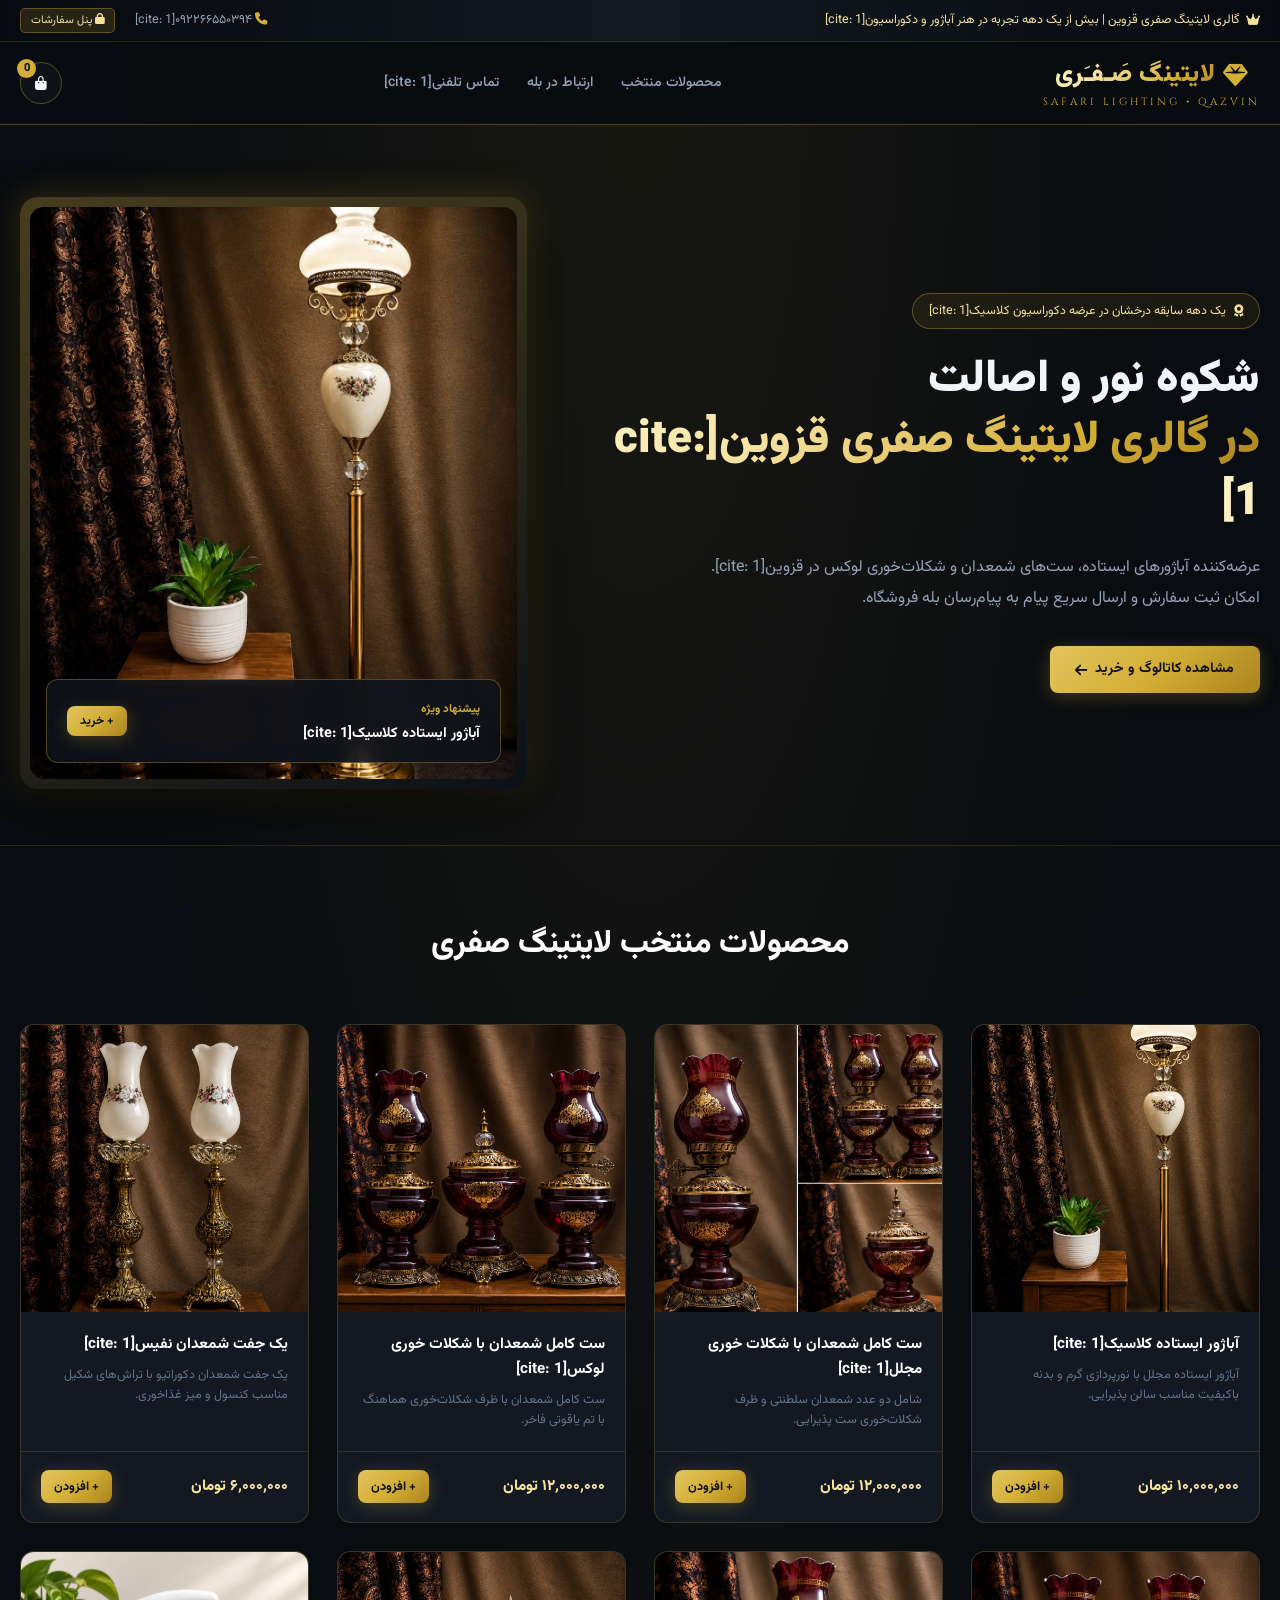
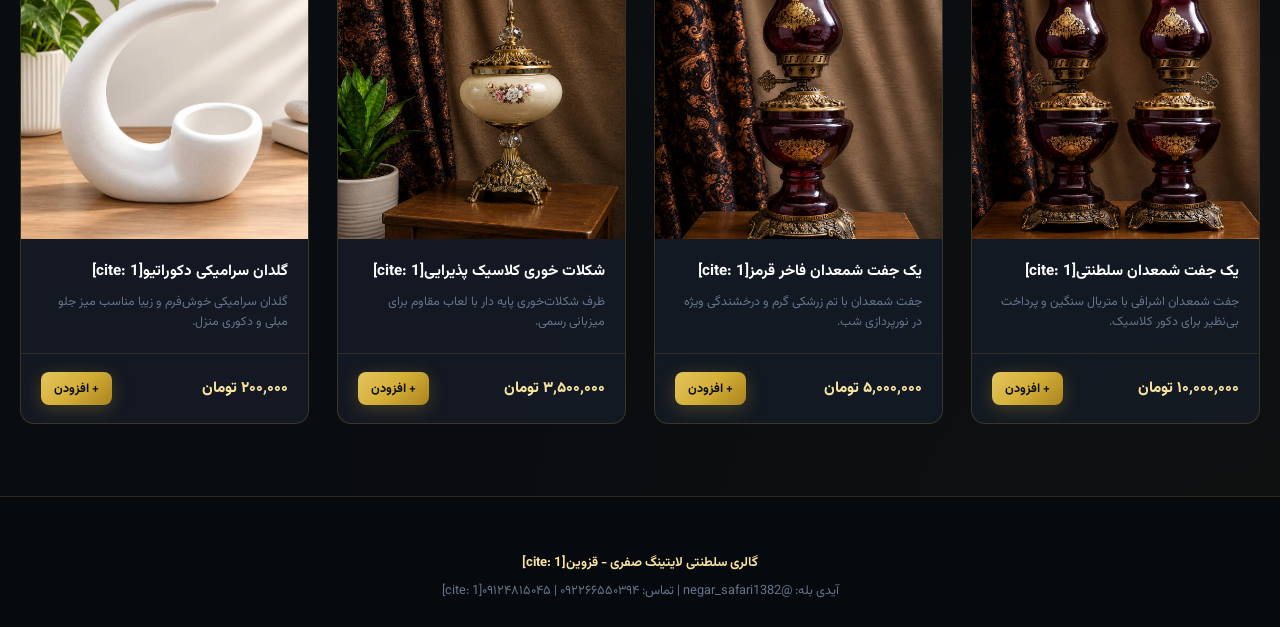
==== commit 2e78960f: "Initial commit" ====
--- a/index.html
+++ b/index.html
@@ -1,843 +1,991 @@
 <!DOCTYPE html>
-<html lang="en" dir="ltr">
+<html lang="fa" dir="rtl">
 <head>
-  <meta charset="UTF-8" />
-  <meta name="viewport" content="width=device-width, initial-scale=1.0" />
-  <title>Shop Negar – Online Store</title>
-  <link rel="preconnect" href="https://fonts.googleapis.com" />
-  <link rel="preconnect" href="https://fonts.gstatic.com" crossorigin />
-  <link href="https://fonts.googleapis.com/css2?family=Inter:wght@400;500;600;700&family=Syne:wght@700;800&display=swap" rel="stylesheet" />
+  <meta charset="UTF-8">
+  <meta name="viewport" content="width=device-width, initial-scale=1.0">
+  <title>لایتینگ صفری قزوین | گالری لوکس آباژور، شمعدان و ظروف پذیرایی</title>
+
+  <!-- Google Fonts: Vazirmatn & Cinzel -->
+  <link rel="preconnect" href="https://fonts.googleapis.com">
+  <link rel="preconnect" href="https://fonts.gstatic.com" crossorigin>
+  <link href="https://fonts.googleapis.com/css2?family=Cinzel:wght@600;700;800&family=Vazirmatn:wght@300;400;500;600;700;800;900&display=swap" rel="stylesheet">
+
+  <!-- Font Awesome 6 Icons -->
+  <link rel="stylesheet" href="https://cdnjs.cloudflare.com/ajax/libs/font-awesome/6.4.0/css/all.min.css">
 
   <style>
-    /* =============================================
-       TOKENS
-    ============================================= */
     :root {
-      --bg:        #0d0d0d;
-      --surface:   #161616;
-      --surface-2: #1f1f1f;
-      --border:    rgba(255,255,255,.08);
-      --accent:    #c8f03c;
-      --accent-dim:#9dbb2a;
-      --text:      #f0f0f0;
-      --muted:     #888;
-      --radius-sm: 8px;
-      --radius:    14px;
-      --radius-lg: 22px;
-      --gap:       clamp(12px, 2.5vw, 24px);
-      --section-py:clamp(48px, 8vw, 96px);
-
-      --font-display: 'Syne', sans-serif;
-      --font-body:    'Inter', sans-serif;
-    }
-
-    /* =============================================
-       RESET
-    ============================================= */
-    *, *::before, *::after { box-sizing: border-box; margin: 0; padding: 0; }
-    html { scroll-behavior: smooth; }
+      --bg-dark: #090c10;
+      --bg-surface: #121720;
+      --bg-card: rgba(22, 28, 38, 0.85);
+      --bg-card-hover: rgba(28, 36, 49, 0.95);
+      --gold-primary: #d4af37;
+      --gold-light: #f6e29f;
+      --gold-dark: #aa841e;
+      --gold-shadow: rgba(212, 175, 55, 0.25);
+      --gold-border: rgba(212, 175, 55, 0.35);
+      --text-main: #f1f5f9;
+      --text-muted: #94a3b8;
+      --text-dim: #64748b;
+      --navy-royal: #0a1320;
+      --crimson-accent: #9b1c1c;
+      --transition-base: all 0.35s cubic-bezier(0.4, 0, 0.2, 1);
+      --font-fa: 'Vazirmatn', -apple-system, sans-serif;
+      --font-en: 'Cinzel', serif;
+    }
+
+    * { box-sizing: border-box; margin: 0; padding: 0; }
+
     body {
-      background: var(--bg);
-      color: var(--text);
-      font-family: var(--font-body);
-      font-size: 15px;
-      line-height: 1.6;
-      -webkit-font-smoothing: antialiased;
-    }
-    img { display: block; max-width: 100%; height: auto; object-fit: cover; }
-    a { color: inherit; text-decoration: none; }
-    ul { list-style: none; }
-    button { cursor: pointer; font-family: inherit; border: none; outline: none; }
-
-    /* =============================================
-       LAYOUT HELPERS
-    ============================================= */
-    .container {
-      width: 100%;
-      max-width: 1200px;
-      margin-inline: auto;
-      padding-inline: clamp(16px, 5vw, 48px);
-    }
-
-    /* =============================================
-       HEADER
-    ============================================= */
-    .header {
+      font-family: var(--font-fa);
+      background-color: var(--bg-dark);
+      color: var(--text-main);
+      line-height: 1.65;
+      overflow-x: hidden;
+      background-image: 
+        radial-gradient(ellipse at 50% 0%, rgba(212, 175, 55, 0.08) 0%, transparent 60%),
+        radial-gradient(circle at 100% 100%, rgba(170, 132, 30, 0.04) 0%, transparent 40%);
+    }
+
+    a { text-decoration: none; color: inherit; transition: var(--transition-base); }
+    button { font-family: inherit; cursor: pointer; border: none; outline: none; transition: var(--transition-base); }
+    .container { width: 100%; max-width: 1280px; margin: 0 auto; padding: 0 1.25rem; }
+
+    .gold-gradient-text {
+      background: linear-gradient(135deg, #fff3c9 0%, var(--gold-light) 30%, var(--gold-primary) 70%, var(--gold-dark) 100%);
+      -webkit-background-clip: text;
+      -webkit-text-fill-color: transparent;
+    }
+
+    .gold-button {
+      background: linear-gradient(135deg, #e3c45e 0%, var(--gold-primary) 50%, var(--gold-dark) 100%);
+      color: #0b0f15;
+      font-weight: 700;
+      padding: 0.75rem 1.6rem;
+      border-radius: 8px;
+      box-shadow: 0 4px 18px var(--gold-shadow);
+      display: inline-flex;
+      align-items: center;
+      gap: 0.5rem;
+      font-size: 0.875rem;
+    }
+
+    .gold-button:hover {
+      box-shadow: 0 6px 24px rgba(212, 175, 55, 0.45);
+      transform: translateY(-2px);
+      filter: brightness(1.08);
+    }
+
+    .gold-outline-btn {
+      background: transparent;
+      border: 1px solid var(--gold-border);
+      color: var(--gold-light);
+      padding: 0.7rem 1.4rem;
+      border-radius: 8px;
+      font-size: 0.875rem;
+      display: inline-flex;
+      align-items: center;
+      gap: 0.5rem;
+    }
+
+    .gold-outline-btn:hover {
+      background: rgba(212, 175, 55, 0.12);
+      border-color: var(--gold-primary);
+      color: #fff;
+    }
+
+    .top-strip {
+      background: linear-gradient(90deg, #070a0e, #131922, #070a0e);
+      border-bottom: 1px solid rgba(212, 175, 55, 0.15);
+      font-size: 0.78rem;
+      padding: 0.5rem 0;
+      color: var(--text-muted);
+    }
+
+    .top-strip-flex {
+      display: flex;
+      justify-content: space-between;
+      align-items: center;
+      flex-wrap: wrap;
+      gap: 0.5rem;
+    }
+
+    .top-highlight {
+      color: var(--gold-light);
+      display: flex;
+      align-items: center;
+      gap: 0.4rem;
+    }
+
+    .site-header {
       position: sticky;
       top: 0;
       z-index: 100;
-      background: rgba(13,13,13,.82);
+      background: rgba(9, 12, 16, 0.92);
       backdrop-filter: blur(14px);
-      -webkit-backdrop-filter: blur(14px);
-      border-bottom: 1px solid var(--border);
-    }
-    .header__inner {
+      border-bottom: 1px solid var(--gold-border);
+      transition: var(--transition-base);
+    }
+
+    .header-inner {
       display: flex;
       align-items: center;
       justify-content: space-between;
-      gap: 16px;
-      padding-block: 14px;
-    }
-
-    /* Logo */
-    .header__logo {
-      font-family: var(--font-display);
-      font-size: 1.35rem;
+      height: 82px;
+    }
+
+    .brand-logo {
+      display: flex;
+      flex-direction: column;
+      align-items: center;
+      text-align: center;
+    }
+
+    .brand-title {
+      font-size: 1.55rem;
+      font-weight: 900;
+      letter-spacing: 0.5px;
+      display: flex;
+      align-items: center;
+      gap: 0.45rem;
+    }
+
+    .brand-sub {
+      font-family: var(--font-en);
+      font-size: 0.65rem;
+      letter-spacing: 3px;
+      text-transform: uppercase;
+      color: var(--gold-primary);
+      margin-top: -2px;
+    }
+
+    .main-nav {
+      display: flex;
+      align-items: center;
+      gap: 1.75rem;
+      font-size: 0.875rem;
+      font-weight: 500;
+    }
+
+    .main-nav a {
+      color: var(--text-muted);
+      position: relative;
+      padding: 0.3rem 0;
+    }
+
+    .main-nav a:hover, .main-nav a.active {
+      color: var(--gold-light);
+    }
+
+    .header-actions {
+      display: flex;
+      align-items: center;
+      gap: 0.75rem;
+    }
+
+    .icon-btn {
+      width: 42px;
+      height: 42px;
+      border-radius: 50%;
+      background: rgba(255, 255, 255, 0.03);
+      border: 1px solid var(--gold-border);
+      color: var(--text-main);
+      display: flex;
+      align-items: center;
+      justify-content: center;
+      position: relative;
+    }
+
+    .icon-btn:hover {
+      background: rgba(212, 175, 55, 0.15);
+      border-color: var(--gold-primary);
+      color: var(--gold-light);
+    }
+
+    .badge-count {
+      position: absolute;
+      top: -4px;
+      left: -4px;
+      background: var(--gold-primary);
+      color: #0d1217;
+      font-size: 0.7rem;
       font-weight: 800;
-      letter-spacing: -.02em;
-      color: var(--text);
-    }
-    .header__logo span { color: var(--accent); }
-    .header__logo img { max-height: 36px; width: auto; }
-
-    /* Nav */
-    .header__nav {
-      display: flex;
-      align-items: center;
-      gap: 4px;
-    }
-    .header__nav a {
-      padding: 6px 14px;
-      border-radius: 99px;
-      font-size: .875rem;
-      font-weight: 500;
-      color: var(--muted);
-      transition: color .2s, background .2s;
-    }
-    .header__nav a:hover { color: var(--text); background: var(--surface-2); }
-
-    /* Hamburger */
-    .header__hamburger {
-      display: none;
-      flex-direction: column;
-      gap: 5px;
-      background: none;
-      padding: 6px;
-    }
-    .header__hamburger span {
-      display: block;
-      width: 22px;
-      height: 2px;
-      background: var(--text);
-      border-radius: 2px;
-      transition: transform .3s, opacity .3s;
-    }
-    .header__hamburger.open span:nth-child(1) { transform: translateY(7px) rotate(45deg); }
-    .header__hamburger.open span:nth-child(2) { opacity: 0; }
-    .header__hamburger.open span:nth-child(3) { transform: translateY(-7px) rotate(-45deg); }
-
-    /* Login btn */
-    .header__cta {
-      background: var(--accent);
-      color: #0d0d0d;
-      font-weight: 700;
-      font-size: .8rem;
-      padding: 9px 20px;
-      border-radius: 99px;
-      transition: background .2s, transform .15s;
-      white-space: nowrap;
-    }
-    .header__cta:hover { background: var(--accent-dim); transform: scale(1.03); }
-
-    /* Mobile menu */
-    .header__mobile-menu {
-      display: none;
-      flex-direction: column;
-      gap: 2px;
-      padding: 12px 0 16px;
-      border-top: 1px solid var(--border);
-    }
-    .header__mobile-menu.open { display: flex; }
-    .header__mobile-menu a {
-      padding: 10px 4px;
-      font-size: .95rem;
-      font-weight: 500;
-      color: var(--muted);
-      border-bottom: 1px solid var(--border);
-      transition: color .2s;
-    }
-    .header__mobile-menu a:hover { color: var(--text); }
-    .header__mobile-menu .header__cta {
-      margin-top: 10px;
-      text-align: center;
-      padding: 12px;
-      border-radius: var(--radius-sm);
-    }
-
-    /* =============================================
-       HERO
-    ============================================= */
-    .hero {
-      padding-block: var(--section-py);
+      width: 19px;
+      height: 19px;
+      border-radius: 50%;
+      display: flex;
+      align-items: center;
+      justify-content: center;
+    }
+
+    .hero-section {
+      position: relative;
+      padding: 4.5rem 0 3.5rem;
       overflow: hidden;
-    }
-    .hero__inner {
+      border-bottom: 1px solid rgba(212, 175, 55, 0.15);
+    }
+
+    .hero-grid {
       display: grid;
-      grid-template-columns: 1fr 1fr;
-      gap: clamp(32px, 6vw, 80px);
-      align-items: center;
-    }
-    .hero__eyebrow {
-      display: inline-block;
-      background: rgba(200,240,60,.12);
-      color: var(--accent);
-      font-size: .75rem;
-      font-weight: 700;
-      letter-spacing: .12em;
-      text-transform: uppercase;
-      padding: 5px 14px;
-      border-radius: 99px;
-      margin-bottom: 20px;
-    }
-    .hero__title {
-      font-family: var(--font-display);
-      font-size: clamp(2.2rem, 5vw, 4rem);
-      font-weight: 800;
-      line-height: 1.08;
-      letter-spacing: -.03em;
-      margin-bottom: 20px;
-    }
-    .hero__title .accent { color: var(--accent); }
-    .hero__subtitle {
-      color: var(--muted);
-      font-size: clamp(.9rem, 1.5vw, 1.05rem);
-      max-width: 420px;
-      margin-bottom: 36px;
-    }
-    .hero__btns {
-      display: flex;
-      gap: 12px;
-      flex-wrap: wrap;
-    }
-    .btn-primary {
-      background: var(--accent);
-      color: #0d0d0d;
-      font-weight: 700;
-      font-size: .9rem;
-      padding: 13px 28px;
-      border-radius: 99px;
-      transition: background .2s, transform .15s;
-    }
-    .btn-primary:hover { background: var(--accent-dim); transform: scale(1.03); }
-    .btn-outline {
-      background: transparent;
-      color: var(--text);
-      font-weight: 600;
-      font-size: .9rem;
-      padding: 13px 28px;
-      border-radius: 99px;
-      border: 1px solid var(--border);
-      transition: border-color .2s, background .2s;
-    }
-    .btn-outline:hover { border-color: var(--accent); background: rgba(200,240,60,.06); }
-
-    /* Hero image */
-    .hero__media {
+      grid-template-columns: 1.15fr 0.85fr;
+      align-items: center;
+      gap: 3rem;
+    }
+
+    .hero-badge {
+      display: inline-flex;
+      align-items: center;
+      gap: 0.5rem;
+      padding: 0.4rem 1rem;
+      border-radius: 30px;
+      background: rgba(212, 175, 55, 0.08);
+      border: 1px solid var(--gold-border);
+      font-size: 0.78rem;
+      color: var(--gold-light);
+      margin-bottom: 1.25rem;
+    }
+
+    .hero-title {
+      font-size: 2.85rem;
+      font-weight: 900;
+      line-height: 1.35;
+      margin-bottom: 1.25rem;
+    }
+
+    .hero-desc {
+      color: var(--text-muted);
+      font-size: 1rem;
+      line-height: 1.9;
+      max-width: 580px;
+      margin-bottom: 2rem;
+    }
+
+    .hero-card-frame {
       position: relative;
-    }
-    .hero__media-img {
-      width: 100%;
-      aspect-ratio: 4/3;
-      border-radius: var(--radius-lg);
-      object-fit: cover;
-      background: var(--surface);
-    }
-    .hero__badge {
-      position: absolute;
-      bottom: -16px;
-      left: -16px;
-      background: var(--surface);
-      border: 1px solid var(--border);
-      border-radius: var(--radius);
-      padding: 14px 20px;
-      display: flex;
-      align-items: center;
-      gap: 12px;
-    }
-    .hero__badge-num {
-      font-family: var(--font-display);
-      font-size: 1.5rem;
-      font-weight: 800;
-      color: var(--accent);
-      line-height: 1;
-    }
-    .hero__badge-label {
-      font-size: .75rem;
-      color: var(--muted);
-      line-height: 1.3;
-    }
-
-    /* =============================================
-       SECTION HEADER
-    ============================================= */
-    .section-header {
-      display: flex;
-      align-items: baseline;
-      justify-content: space-between;
-      gap: 16px;
-      margin-bottom: clamp(24px, 4vw, 40px);
-    }
-    .section-title {
-      font-family: var(--font-display);
-      font-size: clamp(1.35rem, 3vw, 2rem);
-      font-weight: 800;
-      letter-spacing: -.025em;
-    }
-    .section-link {
-      font-size: .825rem;
-      font-weight: 600;
-      color: var(--accent);
-      white-space: nowrap;
-      transition: opacity .2s;
-    }
-    .section-link:hover { opacity: .7; }
-
-    /* =============================================
-       NEW PRODUCTS (horizontal scroll on mobile)
-    ============================================= */
-    .new-products { padding-block: var(--section-py); }
-    .new-products__grid {
-      display: grid;
-      grid-template-columns: repeat(4, 1fr);
-      gap: var(--gap);
-    }
-    .product-card {
-      background: var(--surface);
-      border-radius: var(--radius);
+      border-radius: 18px;
+      padding: 10px;
+      background: linear-gradient(145deg, rgba(212, 175, 55, 0.3), rgba(10, 16, 26, 0.7));
+      box-shadow: 0 20px 50px rgba(0, 0, 0, 0.7), 0 0 35px var(--gold-shadow);
+    }
+
+    .hero-card-inner {
+      position: relative;
+      border-radius: 14px;
       overflow: hidden;
-      border: 1px solid var(--border);
-      transition: transform .25s, border-color .25s;
-    }
-    .product-card:hover { transform: translateY(-4px); border-color: rgba(200,240,60,.25); }
-    .product-card__img {
-      width: 100%;
-      aspect-ratio: 1;
-      object-fit: cover;
-      background: var(--surface-2);
-    }
-    .product-card__body { padding: 14px 16px 18px; }
-    .product-card__title {
-      font-size: .875rem;
-      font-weight: 600;
-      line-height: 1.4;
-      margin-bottom: 8px;
-    }
-    .product-card__price {
-      font-size: .8rem;
-      color: var(--accent);
-      font-weight: 700;
-    }
-    .product-card__badge {
-      display: inline-block;
-      font-size: .65rem;
-      font-weight: 700;
-      letter-spacing: .08em;
-      text-transform: uppercase;
-      background: rgba(200,240,60,.12);
-      color: var(--accent);
-      padding: 3px 8px;
-      border-radius: 99px;
-      margin-bottom: 10px;
-    }
-
-    /* =============================================
-       AD BANNER
-    ============================================= */
-    .ad-banner { padding-block: clamp(24px, 4vw, 40px); }
-    .ad-banner__inner {
-      display: grid;
-      grid-template-columns: 1fr 1fr;
-      gap: var(--gap);
-    }
-    .ad-banner__item {
-      border-radius: var(--radius-lg);
-      overflow: hidden;
-      position: relative;
-      aspect-ratio: 16/7;
-      background: var(--surface);
-    }
-    .ad-banner__item img {
+      aspect-ratio: 4 / 4.7;
+      background: #0d1217;
+    }
+
+    .hero-card-img {
       width: 100%;
       height: 100%;
       object-fit: cover;
-      transition: transform .5s;
-    }
-    .ad-banner__item:hover img { transform: scale(1.04); }
-    .ad-banner__overlay {
+    }
+
+    .hero-overlay-tag {
       position: absolute;
-      inset: 0;
-      background: linear-gradient(135deg, rgba(13,13,13,.6) 0%, transparent 60%);
-      display: flex;
-      align-items: flex-end;
-      padding: 20px;
-    }
-    .ad-banner__label {
-      font-family: var(--font-display);
-      font-size: 1.1rem;
+      bottom: 1rem;
+      right: 1rem;
+      left: 1rem;
+      padding: 1rem 1.25rem;
+      border-radius: 12px;
+      background: rgba(14, 19, 27, 0.88);
+      backdrop-filter: blur(10px);
+      border: 1px solid var(--gold-border);
+      display: flex;
+      justify-content: space-between;
+      align-items: center;
+    }
+
+    .section-spacing { padding: 4.5rem 0; }
+    .section-head {
+      display: flex;
+      flex-direction: column;
+      align-items: center;
+      text-align: center;
+      margin-bottom: 2.5rem;
+    }
+
+    .section-title {
+      font-size: 2rem;
       font-weight: 800;
       color: #fff;
-      line-height: 1.2;
-    }
-
-    /* =============================================
-       BEST SELLERS
-    ============================================= */
-    .best-sellers { padding-block: var(--section-py); }
-    .best-sellers__grid {
+      position: relative;
+      padding-bottom: 0.8rem;
+    }
+
+    .product-grid {
       display: grid;
-      grid-template-columns: repeat(4, 1fr);
-      gap: var(--gap);
-    }
-
-    /* =============================================
-       WHY US
-    ============================================= */
-    .why-us { padding-block: var(--section-py); }
-    .why-us__grid {
-      display: grid;
-      grid-template-columns: repeat(4, 1fr);
-      gap: var(--gap);
-    }
-    .why-us__card {
-      background: var(--surface);
-      border: 1px solid var(--border);
-      border-radius: var(--radius);
-      padding: 28px 22px;
-      text-align: center;
-      transition: border-color .25s, transform .25s;
-    }
-    .why-us__card:hover { border-color: rgba(200,240,60,.3); transform: translateY(-3px); }
-    .why-us__icon {
-      width: 52px;
-      height: 52px;
-      object-fit: contain;
-      margin: 0 auto 16px;
-    }
-    .why-us__title {
-      font-weight: 700;
-      font-size: .95rem;
-      margin-bottom: 8px;
-    }
-    .why-us__text {
-      font-size: .8rem;
-      color: var(--muted);
-      line-height: 1.55;
-    }
-
-    /* =============================================
-       FOOTER
-    ============================================= */
-    .footer {
-      background: var(--surface);
-      border-top: 1px solid var(--border);
-      padding-block: clamp(40px, 6vw, 72px) 32px;
-    }
-    .footer__inner {
-      display: grid;
-      grid-template-columns: 2fr 1fr 1fr 1fr;
-      gap: clamp(24px, 4vw, 48px);
-    }
-    .footer__brand-name {
-      font-family: var(--font-display);
-      font-size: 1.2rem;
-      font-weight: 800;
-      margin-bottom: 12px;
-    }
-    .footer__brand-name span { color: var(--accent); }
-    .footer__brand-text {
-      font-size: .825rem;
-      color: var(--muted);
-      line-height: 1.7;
-      max-width: 260px;
-    }
-    .footer__col-title {
-      font-weight: 700;
-      font-size: .875rem;
-      letter-spacing: .04em;
-      text-transform: uppercase;
-      color: var(--muted);
-      margin-bottom: 16px;
-    }
-    .footer__links { display: flex; flex-direction: column; gap: 10px; }
-    .footer__links a {
-      font-size: .85rem;
-      color: var(--text);
-      transition: color .2s;
-    }
-    .footer__links a:hover { color: var(--accent); }
-    .footer__contact { display: flex; flex-direction: column; gap: 10px; }
-    .footer__contact li {
-      font-size: .82rem;
-      color: var(--muted);
-    }
-    .footer__contact li span { color: var(--text); }
-    .footer__bottom {
-      border-top: 1px solid var(--border);
-      margin-top: 40px;
-      padding-top: 24px;
-      display: flex;
-      align-items: center;
+      grid-template-columns: repeat(auto-fill, minmax(280px, 1fr));
+      gap: 1.75rem;
+    }
+
+    .product-card {
+      background: var(--bg-card);
+      border: 1px solid rgba(212, 175, 55, 0.2);
+      border-radius: 14px;
+      overflow: hidden;
+      display: flex;
+      flex-direction: column;
       justify-content: space-between;
-      gap: 12px;
-      flex-wrap: wrap;
-    }
-    .footer__copy {
-      font-size: .78rem;
-      color: var(--muted);
-    }
-
-    /* =============================================
-       DIVIDER
-    ============================================= */
-    .section-divider {
-      border: none;
-      border-top: 1px solid var(--border);
-    }
-
-    /* =============================================
-       RESPONSIVE
-    ============================================= */
-
-    /* Tablet ≤ 900px */
-    @media (max-width: 900px) {
-      .new-products__grid  { grid-template-columns: repeat(2, 1fr); }
-      .best-sellers__grid  { grid-template-columns: repeat(2, 1fr); }
-      .why-us__grid        { grid-template-columns: repeat(2, 1fr); }
-      .footer__inner       { grid-template-columns: 1fr 1fr; }
-    }
-
-    /* Tablet ≤ 768px */
-    @media (max-width: 768px) {
-      .hero__inner { grid-template-columns: 1fr; }
-      .hero__media { order: -1; }
-      .hero__media-img { aspect-ratio: 16/9; }
-      .hero__badge { bottom: 12px; left: 12px; }
-      .hero__subtitle { max-width: 100%; }
-      .ad-banner__inner { grid-template-columns: 1fr; }
-
-      /* Show hamburger, hide nav */
-      .header__hamburger { display: flex; }
-      .header__nav { display: none; }
-      .header__cta { display: none; }
-    }
-
-    /* Mobile ≤ 480px */
-    @media (max-width: 480px) {
-      .new-products__grid  { grid-template-columns: 1fr; }
-      .best-sellers__grid  { grid-template-columns: 1fr; }
-      .why-us__grid        { grid-template-columns: 1fr; }
-      .footer__inner       { grid-template-columns: 1fr; }
-      .hero__btns          { flex-direction: column; }
-      .btn-primary, .btn-outline { width: 100%; text-align: center; }
-      .footer__bottom      { flex-direction: column; text-align: center; }
-    }
-
-    /* Reduced motion */
-    @media (prefers-reduced-motion: reduce) {
-      *, *::before, *::after { transition: none !important; animation: none !important; }
+      transition: var(--transition-base);
+    }
+
+    .product-card:hover {
+      border-color: var(--gold-primary);
+      transform: translateY(-5px);
+      background: var(--bg-card-hover);
+    }
+
+    .product-img-box {
+      position: relative;
+      width: 100%;
+      aspect-ratio: 1 / 1;
+      overflow: hidden;
+      background: #0d1217;
+    }
+
+    .product-img { width: 100%; height: 100%; object-fit: cover; }
+    .product-body { padding: 1.25rem; display: flex; flex-direction: column; gap: 0.5rem; flex-grow: 1; }
+    .product-foot {
+      padding: 1.15rem 1.25rem;
+      border-top: 1px solid rgba(212, 175, 55, 0.15);
+      display: flex;
+      align-items: center;
+      justify-content: space-between;
+    }
+
+    .current-price { font-size: 0.95rem; font-weight: 800; color: var(--gold-light); }
+
+    .drawer-backdrop {
+      position: fixed;
+      inset: 0;
+      background: rgba(0, 0, 0, 0.75);
+      backdrop-filter: blur(6px);
+      z-index: 1000;
+      opacity: 0;
+      pointer-events: none;
+      transition: var(--transition-base);
+    }
+
+    .drawer-backdrop.active { opacity: 1; pointer-events: auto; }
+
+    .cart-drawer {
+      position: fixed;
+      top: 0;
+      left: 0;
+      bottom: 0;
+      width: 100%;
+      max-width: 440px;
+      background: #0f141c;
+      border-right: 1px solid var(--gold-border);
+      z-index: 1001;
+      transform: translateX(-100%);
+      transition: transform 0.4s cubic-bezier(0.2, 0.8, 0.2, 1);
+      display: flex;
+      flex-direction: column;
+    }
+
+    .cart-drawer.active { transform: translateX(0); }
+    .cart-head {
+      padding: 1.25rem 1.5rem;
+      border-bottom: 1px solid rgba(212, 175, 55, 0.2);
+      display: flex;
+      justify-content: space-between;
+      align-items: center;
+    }
+
+    .cart-body { flex-grow: 1; overflow-y: auto; padding: 1.25rem; display: flex; flex-direction: column; gap: 1rem; }
+    .cart-item-row {
+      display: flex;
+      align-items: center;
+      gap: 0.9rem;
+      background: rgba(255, 255, 255, 0.02);
+      border: 1px solid rgba(212, 175, 55, 0.15);
+      border-radius: 10px;
+      padding: 0.75rem;
+    }
+
+    .cart-item-img { width: 55px; height: 55px; border-radius: 8px; object-fit: cover; }
+    .cart-foot { padding: 1.25rem 1.5rem; border-top: 1px solid rgba(212, 175, 55, 0.2); background: #0b0f15; }
+
+    .modal-box {
+      position: fixed;
+      inset: 0;
+      background: rgba(0, 0, 0, 0.82);
+      backdrop-filter: blur(8px);
+      z-index: 1100;
+      display: flex;
+      align-items: center;
+      justify-content: center;
+      padding: 1.5rem;
+      opacity: 0;
+      pointer-events: none;
+      transition: var(--transition-base);
+    }
+
+    .modal-box.active { opacity: 1; pointer-events: auto; }
+    .modal-dialog {
+      background: #111620;
+      border: 1px solid var(--gold-border);
+      border-radius: 16px;
+      max-width: 600px;
+      width: 100%;
+      padding: 2rem;
+      position: relative;
+      max-height: 90vh;
+      overflow-y: auto;
+    }
+
+    .modal-close {
+      position: absolute;
+      top: 1.2rem;
+      left: 1.2rem;
+      background: transparent;
+      color: var(--text-dim);
+      font-size: 1.3rem;
+    }
+
+    .form-group { margin-bottom: 1rem; text-align: right; }
+    .form-group label { display: block; font-size: 0.82rem; color: var(--text-muted); margin-bottom: 0.35rem; }
+    .form-input {
+      width: 100%;
+      padding: 0.75rem 1rem;
+      border-radius: 8px;
+      background: #090d14;
+      border: 1px solid rgba(212, 175, 55, 0.25);
+      color: #fff;
+      font-family: inherit;
+      font-size: 0.85rem;
+    }
+
+    .order-card-admin {
+      background: rgba(255, 255, 255, 0.03);
+      border: 1px solid rgba(212, 175, 55, 0.25);
+      border-radius: 10px;
+      padding: 1rem;
+      margin-bottom: 1rem;
+      display: flex;
+      flex-direction: column;
+      gap: 0.4rem;
+    }
+
+    .order-card-admin .order-row {
+      display: flex;
+      justify-content: space-between;
+      font-size: 0.85rem;
+    }
+
+    .toast-msg {
+      position: fixed;
+      bottom: 2rem;
+      right: 2rem;
+      background: #151b24;
+      border: 1px solid var(--gold-primary);
+      color: #fff;
+      padding: 0.85rem 1.4rem;
+      border-radius: 10px;
+      box-shadow: 0 10px 25px rgba(0, 0, 0, 0.5);
+      display: flex;
+      align-items: center;
+      gap: 0.75rem;
+      font-size: 0.85rem;
+      z-index: 2000;
+      transform: translateY(120%);
+      opacity: 0;
+      transition: var(--transition-base);
+    }
+
+    .toast-msg.show { transform: translateY(0); opacity: 1; }
+
+    .site-footer {
+      background: #06090d;
+      border-top: 1px solid rgba(212, 175, 55, 0.2);
+      padding: 3.5rem 0 1.5rem;
+      color: var(--text-muted);
+      font-size: 0.82rem;
     }
   </style>
 </head>
 <body>
 
-  <!-- ===========================
-       HEADER
-  =========================== -->
-  <header class="header">
-    <div class="container">
-      <div class="header__inner">
-        <a href="#" class="header__logo">
-          Shop<span>Negar</span>
-          <!-- If logo image exists: <img src="images/logo..png" alt="Shop Negar"> -->
-        </a>
-
-        <nav class="header__nav" aria-label="Main navigation">
-          <a href="#">Home</a>
-          <a href="./product.html">Products</a>
-          <a href="#">Contact Us</a>
-          <a href="#">About Us</a>
-        </nav>
-
-        <button class="header__cta">Register / Login</button>
-
-        <button class="header__hamburger" id="hamburger" aria-label="Toggle menu" aria-expanded="false">
-          <span></span>
-          <span></span>
-          <span></span>
+  <!-- Top Strip -->
+  <div class="top-strip">
+    <div class="container top-strip-flex">
+      <div class="top-highlight">
+        <i class="fa-solid fa-crown"></i>
+        <span>گالری لایتینگ صفری قزوین | بیش از یک دهه تجربه در هنر آباژور و دکوراسیون[cite: 1]</span>
+      </div>
+      <div style="display: flex; gap: 1.25rem; align-items: center;">
+        <span><i class="fa-solid fa-phone" style="color: var(--gold-primary);"></i> ۰۹۲۲۶۶۵۵۰۳۹۴[cite: 1]</span>
+        <button onclick="promptAdminLogin()" style="background: rgba(212,175,55,0.15); color: var(--gold-light); padding: 0.2rem 0.6rem; border-radius: 5px; font-size: 0.7rem; border: 1px solid var(--gold-border);">
+          <i class="fa-solid fa-lock"></i> پنل سفارشات
         </button>
       </div>
-
-      <!-- Mobile menu -->
-      <nav class="header__mobile-menu" id="mobileMenu" aria-label="Mobile navigation">
-        <a href="#">Home</a>
-        <a href="./product.html">Products</a>
-        <a href="#">Contact Us</a>
-        <a href="#">About Us</a>
-        <button class="header__cta">Register / Login</button>
+    </div>
+  </div>
+
+  <!-- Header -->
+  <header class="site-header">
+    <div class="container header-inner">
+      <div class="brand-logo" onclick="window.scrollTo({top:0, behavior:'smooth'})" style="cursor: pointer;">
+        <div class="brand-title">
+          <i class="fa-solid fa-gem" style="color: var(--gold-primary);"></i>
+          <span class="gold-gradient-text">لایتینگ صَـفـَری</span>
+        </div>
+        <span class="brand-sub">Safari Lighting • Qazvin</span>
+      </div>
+
+      <nav class="main-nav">
+        <a href="#products">محصولات منتخب</a>
+        <a href="https://ble.ir/negar_safari1382" target="_blank">ارتباط در بله</a>
+        <a href="tel:092266550394">تماس تلفنی[cite: 1]</a>
       </nav>
+
+      <div class="header-actions">
+        <button class="icon-btn" onclick="toggleCartDrawer(true)" title="سبد خرید">
+          <i class="fa-solid fa-bag-shopping"></i>
+          <span class="badge-count" id="cartCount">0</span>
+        </button>
+      </div>
     </div>
   </header>
 
-
-  <!-- ===========================
-       HERO
-  =========================== -->
-  <section class="hero">
-    <div class="container">
-      <div class="hero__inner">
-        <div class="hero__content">
-          <span class="hero__eyebrow">Iran's #1 Online Tech Store</span>
-          <h1 class="hero__title">
-            Shop Smarter,<br>
-            Get It <span class="accent">Faster.</span>
-          </h1>
-          <p class="hero__subtitle">
-            Premium phones, accessories, and wearables — delivered in under an hour, guaranteed.
-          </p>
-          <div class="hero__btns">
-            <button class="btn-primary">Browse Store</button>
-            <button class="btn-outline">Download App</button>
+  <!-- Hero Section -->
+  <section class="hero-section">
+    <div class="container hero-grid">
+      <div>
+        <div class="hero-badge">
+          <i class="fa-solid fa-award"></i>
+          <span>یک دهه سابقه درخشان در عرضه دکوراسیون کلاسیک[cite: 1]</span>
+        </div>
+        <h1 class="hero-title">
+          شکوه نور و اصالت <br>
+          <span class="gold-gradient-text">در گالری لایتینگ صفری قزوین[cite: 1]</span>
+        </h1>
+        <p class="hero-desc">
+          عرضه‌کننده آباژورهای ایستاده، ست‌های شمعدان و شکلات‌‌خوری لوکس در قزوین[cite: 1]. امکان ثبت سفارش و ارسال سریع پیام به پیام‌رسان بله فروشگاه.
+        </p>
+
+        <div style="display: flex; gap: 1rem;">
+          <a href="#products" class="gold-button">
+            <span>مشاهده کاتالوگ و خرید</span>
+            <i class="fa-solid fa-arrow-left"></i>
+          </a>
+        </div>
+      </div>
+
+      <div>
+        <div class="hero-card-frame">
+          <div class="hero-card-inner">
+            <img src="istade.png" alt="آباژور ایستاده" class="hero-card-img">
+            <div class="hero-overlay-tag">
+              <div>
+                <span style="font-size: 0.72rem; color: var(--gold-primary); font-weight: bold;">پیشنهاد ویژه</span>
+                <div style="font-size: 0.9rem; font-weight: 700; color: #fff;">آباژور ایستاده کلاسیک[cite: 1]</div>
+              </div>
+              <button onclick="addCartItemById(1)" class="gold-button" style="padding: 0.4rem 0.8rem; font-size: 0.75rem;">
+                + خرید
+              </button>
+            </div>
           </div>
         </div>
-
-        <div class="hero__media">
-          <img class="hero__media-img" src="images/a4.jpg" alt="Shop Negar showcase" loading="eager" />
-          <div class="hero__badge">
-            <div class="hero__badge-num">500+</div>
-            <div class="hero__badge-label">Products<br>Available</div>
-          </div>
-        </div>
       </div>
     </div>
   </section>
 
-  <hr class="section-divider">
-
-  <!-- ===========================
-       NEWEST PRODUCTS
-  =========================== -->
-  <section class="new-products">
+  <!-- Product Section -->
+  <section class="section-spacing" id="products">
     <div class="container">
-      <div class="section-header">
-        <h2 class="section-title">Newest Products</h2>
-        <a href="./product.html" class="section-link">View all →</a>
-      </div>
-
-      <div class="new-products__grid">
-
-        <article class="product-card">
-          <img class="product-card__img" src="images/a5.jpg" alt="Xiaomi Mi 10 5G" loading="lazy" />
-          <div class="product-card__body">
-            <span class="product-card__badge">New</span>
-            <p class="product-card__title">Xiaomi Mi 10 5G</p>
-            <p class="product-card__price">19,000,000 Tomans</p>
-          </div>
-        </article>
-
-        <article class="product-card">
-          <img class="product-card__img" src="images/a6.jpg" alt="Samsung Galaxy A16" loading="lazy" />
-          <div class="product-card__body">
-            <span class="product-card__badge">New</span>
-            <p class="product-card__title">Samsung Galaxy A16</p>
-            <p class="product-card__price">16,800,000 Tomans</p>
-          </div>
-        </article>
-
-        <article class="product-card">
-          <img class="product-card__img" src="images/a8.jpg" alt="iPhone 16 Pro Max" loading="lazy" />
-          <div class="product-card__body">
-            <span class="product-card__badge">New</span>
-            <p class="product-card__title">iPhone 16 Pro Max</p>
-            <p class="product-card__price">11,000,000 Tomans</p>
-          </div>
-        </article>
-
-        <article class="product-card">
-          <img class="product-card__img" src="images/a9.jpg" alt="Samsung Galaxy S24 FE" loading="lazy" />
-          <div class="product-card__body">
-            <span class="product-card__badge">New</span>
-            <p class="product-card__title">Samsung Galaxy S24 FE</p>
-            <p class="product-card__price">42,000,000 Tomans</p>
-          </div>
-        </article>
-
-      </div>
+      <div class="section-head">
+        <h2 class="section-title">محصولات منتخب لایتینگ صفری</h2>
+      </div>
+
+      <div class="product-grid" id="productGridContainer"></div>
     </div>
   </section>
 
-  <!-- ===========================
-       AD BANNER
-  =========================== -->
-  <section class="ad-banner">
-    <div class="container">
-      <div class="ad-banner__inner">
-        <div class="ad-banner__item">
-          <img src="images/a15.jpg" alt="Special Offer" loading="lazy" />
-          <div class="ad-banner__overlay">
-            <p class="ad-banner__label">Special<br>Offer</p>
-          </div>
+  <!-- Slide-out Cart Drawer -->
+  <div class="drawer-backdrop" id="cartBackdrop" onclick="toggleCartDrawer(false)"></div>
+  <aside class="cart-drawer" id="cartDrawer">
+    <div class="cart-head">
+      <h3><i class="fa-solid fa-bag-shopping" style="color: var(--gold-primary);"></i> سبد خرید</h3>
+      <button onclick="toggleCartDrawer(false)" style="background: transparent; color: #fff; font-size: 1.2rem;">✕</button>
+    </div>
+
+    <div class="cart-body" id="cartItemsList"></div>
+
+    <div class="cart-foot">
+      <div style="display: flex; justify-content: space-between; margin-bottom: 1rem;">
+        <span style="color: var(--text-muted);">جمع کل:</span>
+        <span id="cartTotalPrice" style="font-weight: 800; color: var(--gold-light);">۰ تومان</span>
+      </div>
+      <button class="gold-button" onclick="openCheckoutModal()" style="width: 100%; justify-content: center;">
+        <span>ثبت سفارش و ارسال در بله</span>
+        <i class="fa-solid fa-paper-plane"></i>
+      </button>
+    </div>
+  </aside>
+
+  <!-- Checkout Modal -->
+  <div class="modal-box" id="checkoutModal">
+    <div class="modal-dialog">
+      <button class="modal-close" onclick="closeCheckoutModal()">✕</button>
+      <h3 style="color: #fff; margin-bottom: 0.5rem;"><i class="fa-solid fa-user-check" style="color: var(--gold-primary);"></i> مشخصات خریدار محترم</h3>
+      <p style="color: var(--text-muted); font-size: 0.8rem; margin-bottom: 1.25rem;">
+        مشخصات خود را تکمیل کنید؛ پس از تایید، صفحه پیام‌رسان بله برای هماهنگی و پرداخت باز خواهد شد.
+      </p>
+
+      <form id="orderForm" onsubmit="handleFinalOrder(event)">
+        <div class="form-group">
+          <label>نام و نام خانوادگی *</label>
+          <input type="text" id="custName" required class="form-input" placeholder="مثال: مریم کریمی">
         </div>
-        <div class="ad-banner__item">
-          <img src="images/a14.jpg" alt="Limited Deal" loading="lazy" />
-          <div class="ad-banner__overlay">
-            <p class="ad-banner__label">Limited<br>Deal</p>
-          </div>
+
+        <div class="form-group">
+          <label>شماره تماس همراه *</label>
+          <input type="tel" id="custPhone" required class="form-input" placeholder="۰۹۱۲... یا ۰۹۲۲..." dir="ltr" style="text-align: left;">
         </div>
-      </div>
+
+        <div class="form-group">
+          <label>شهر و آدرس جهت تحویل *</label>
+          <input type="text" id="custAddress" required class="form-input" placeholder="مثال: قزوین، خیابان خیام...">
+        </div>
+
+        <div class="form-group">
+          <label>توضیحات اضافه (اختیاری)</label>
+          <input type="text" id="custNotes" class="form-input" placeholder="رنگ یا نکته خاصی مد نظرتان است بنویسید">
+        </div>
+
+        <button type="submit" class="gold-button" style="width: 100%; justify-content: center; margin-top: 0.5rem;">
+          <i class="fa-solid fa-paper-plane"></i>
+          <span>تأیید سفارش و باز کردن پیام‌رسان بله</span>
+        </button>
+      </form>
     </div>
-  </section>
-
-  <hr class="section-divider">
-
-  <!-- ===========================
-       BEST SELLERS
-  =========================== -->
-  <section class="best-sellers">
-    <div class="container">
-      <div class="section-header">
-        <h2 class="section-title">Best Sellers</h2>
-        <a href="./product.html" class="section-link">View all →</a>
-      </div>
-
-      <div class="best-sellers__grid">
-
-        <article class="product-card">
-          <img class="product-card__img" src="images/b1.jpg" alt="Moyan Bluetooth Headphones MX66" loading="lazy" />
-          <div class="product-card__body">
-            <span class="product-card__badge">Best Seller</span>
-            <p class="product-card__title">Moyan Bluetooth Headphones MX66</p>
-            <p class="product-card__price">1,500,000 Tomans</p>
-          </div>
-        </article>
-
-        <article class="product-card">
-          <img class="product-card__img" src="images/b2.jpg" alt="Apple Watch SE Gen2 2024" loading="lazy" />
-          <div class="product-card__body">
-            <span class="product-card__badge">Best Seller</span>
-            <p class="product-card__title">Apple Watch SE Gen2 2024 — 40mm</p>
-            <p class="product-card__price">19,000,000 Tomans</p>
-          </div>
-        </article>
-
-        <article class="product-card">
-          <img class="product-card__img" src="images/b5.jpg" alt="Airpods M19PR" loading="lazy" />
-          <div class="product-card__body">
-            <span class="product-card__badge">Best Seller</span>
-            <p class="product-card__title">Airpods M19PR</p>
-            <p class="product-card__price">215,000 Tomans</p>
-          </div>
-        </article>
-
-        <article class="product-card">
-          <img class="product-card__img" src="images/b4.jpg" alt="Apple Watch Series 10 42mm" loading="lazy" />
-          <div class="product-card__body">
-            <span class="product-card__badge">Best Seller</span>
-            <p class="product-card__title">Apple Watch Series 10 — 42mm</p>
-            <p class="product-card__price">20,000,000 Tomans</p>
-          </div>
-        </article>
-
+  </div>
+
+  <!-- Bale Redirection Helper Modal -->
+  <div class="modal-box" id="baleRedirectModal">
+    <div class="modal-dialog" style="max-width: 520px; text-align: center;">
+      <button class="modal-close" onclick="closeBaleRedirectModal()">✕</button>
+      <div style="font-size: 2.2rem; color: #10b981; margin-bottom: 0.5rem;">
+        <i class="fa-solid fa-comments"></i>
+      </div>
+      <h3 style="color: #fff; font-size: 1.15rem; font-weight: 800; margin-bottom: 0.4rem;">سفارش شما در سایت ثبت شد!</h3>
+      <p style="color: var(--text-muted); font-size: 0.82rem; margin-bottom: 1.25rem; line-height: 1.7;">
+        متن فاکتور سفارش شما به‌صورت خودکار کپی شد. اکنون می‌توانید وارد چت بله شده و پیام را ارسال فرمایید:
+      </p>
+      
+      <div style="display: flex; flex-direction: column; gap: 0.75rem;">
+        <a id="baleDirectLink" href="https://ble.ir/negar_safari1382" target="_blank" class="gold-button" style="justify-content: center; padding: 0.85rem;">
+          <i class="fa-solid fa-paper-plane"></i>
+          <span>ورود مستقیم به چت بله (negar_safari1382)</span>
+        </a>
+        <a id="waDirectLink" href="#" target="_blank" class="gold-outline-btn" style="justify-content: center; border-color: #25d366; color: #25d366;">
+          <i class="fa-brands fa-whatsapp"></i>
+          <span>ارسال از طریق واتس‌اپ</span>
+        </a>
+        <button onclick="copyOrderTextToClipboard()" class="gold-outline-btn" style="justify-content: center;">
+          <i class="fa-solid fa-copy"></i>
+          <span>کپی مجدد متن فاکتور</span>
+        </button>
       </div>
     </div>
-  </section>
-
-  <hr class="section-divider">
-
-  <!-- ===========================
-       WHY US
-  =========================== -->
-  <section class="why-us">
-    <div class="container">
-      <div class="section-header">
-        <h2 class="section-title">Why Shop Negar?</h2>
-      </div>
-
-      <div class="why-us__grid">
-        <div class="why-us__card">
-          <img class="why-us__icon" src="images/s1.jpg" alt="Free Shipping" loading="lazy" />
-          <p class="why-us__title">Free Shipping</p>
-          <p class="why-us__text">Delivered in under an hour, completely free of charge.</p>
-        </div>
-        <div class="why-us__card">
-          <img class="why-us__icon" src="images/s2.png" alt="Support" loading="lazy" />
-          <p class="why-us__title">24/7 Support</p>
-          <p class="why-us__text">Reach our team anytime for comments, questions, or help.</p>
-        </div>
-        <div class="why-us__card">
-          <img class="why-us__icon" src="images/s5.png" alt="Instagram" loading="lazy" />
-          <p class="why-us__title">Follow for Deals</p>
-          <p class="why-us__text">Visit our Instagram page for exclusive discounts and updates.</p>
-        </div>
-        <div class="why-us__card">
-          <img class="why-us__icon" src="images/s4.png" alt="Email" loading="lazy" />
-          <p class="why-us__title">Email Us</p>
-          <p class="why-us__text">Have questions? Drop us an email and we'll respond fast.</p>
-        </div>
-      </div>
+  </div>
+
+  <!-- Admin Orders Modal (Saved locally) -->
+  <div class="modal-box" id="adminModal">
+    <div class="modal-dialog" style="max-width: 750px;">
+      <button class="modal-close" onclick="closeAdminModal()">✕</button>
+      <div style="display: flex; justify-content: space-between; align-items: center; margin-bottom: 1rem; border-bottom: 1px solid var(--gold-border); padding-bottom: 0.75rem;">
+        <h3 style="color: var(--gold-light);"><i class="fa-solid fa-clipboard-list"></i> پنل سفارشات مشتریان (لایتینگ صفری)</h3>
+        <button onclick="clearAllOrders()" style="background: #ef4444; color: #fff; padding: 0.3rem 0.7rem; border-radius: 6px; font-size: 0.75rem;">حذف تاریخچه</button>
+      </div>
+      <div id="adminOrdersContainer"></div>
     </div>
-  </section>
-
-  <!-- ===========================
-       FOOTER
-  =========================== -->
-  <footer class="footer">
-    <div class="container">
-      <div class="footer__inner">
-
-        <div class="footer__brand">
-          <p class="footer__brand-name">Shop<span>Negar</span></p>
-          <p class="footer__brand-text">
-            Shop Negar — Iran's first and most trusted online tech store. Quality products, lightning-fast delivery.
-          </p>
-        </div>
-
-        <div>
-          <p class="footer__col-title">Categories</p>
-          <ul class="footer__links">
-            <li><a href="#">Samsung Phones</a></li>
-            <li><a href="#">Nokia Phones</a></li>
-            <li><a href="#">Headphones</a></li>
-            <li><a href="#">Apple Watch</a></li>
-            <li><a href="#">Airpods</a></li>
-          </ul>
-        </div>
-
-        <div>
-          <p class="footer__col-title">Contact</p>
-          <ul class="footer__contact">
-            <li>📞 <span>0903 **** 9856</span></li>
-            <li>✉️ <span>negar@gmail.com</span></li>
-            <li>📍 <span>Qazvin, Minoodar</span></li>
-          </ul>
-        </div>
-
-        <div>
-          <p class="footer__col-title">Certified</p>
-          <img src="images/s7.jpg" alt="Site Certificate" style="border-radius:10px;max-width:100px;" loading="lazy" />
-        </div>
-
-      </div>
-
-      <div class="footer__bottom">
-        <p class="footer__copy">© 2025 Shop Negar. All rights reserved.</p>
-        <p class="footer__copy">Made with ♥ in Iran</p>
-      </div>
+  </div>
+
+  <!-- Toast Element -->
+  <div class="toast-msg" id="toastNotification">
+    <i class="fa-solid fa-circle-check" style="color: var(--gold-primary);"></i>
+    <span id="toastText">عملیات موفق</span>
+  </div>
+
+  <!-- Footer -->
+  <footer class="site-footer">
+    <div class="container" style="text-align: center;">
+      <p style="color: var(--gold-light); font-weight: bold; margin-bottom: 0.4rem;">گالری سلطنتی لایتینگ صفری - قزوین[cite: 1]</p>
+      <p style="color: var(--text-dim); font-size: 0.8rem;">
+        آیدی بله: @negar_safari1382 | تماس: ۰۹۲۲۶۶۵۵۰۳۹۴ | ۰۹۱۲۴۸۱۵۰۴۵[cite: 1]
+      </p>
     </div>
   </footer>
 
-  <!-- ===========================
-       JS: Hamburger toggle
-  =========================== -->
   <script>
-    const hamburger = document.getElementById('hamburger');
-    const mobileMenu = document.getElementById('mobileMenu');
-
-    hamburger.addEventListener('click', () => {
-      const isOpen = mobileMenu.classList.toggle('open');
-      hamburger.classList.toggle('open', isOpen);
-      hamburger.setAttribute('aria-expanded', isOpen);
+    // آیدی جدید بله شما
+    const BALE_USERNAME = "negar_safari1382";
+    const SELLER_WHATSAPP = "9892266550394"; // شماره واتس اپ پشتیبان
+    const ADMIN_PASSWORD = "safari";
+
+    let latestOrderText = "";
+
+    // Products catalog
+    const productCatalog = [
+      { id: 1, title: "آباژور ایستاده کلاسیک[cite: 1]", category: "lamp", price: 10000000, image: "istade.png", description: "آباژور ایستاده مجلل با نورپردازی گرم و بدنه باکیفیت مناسب سالن پذیرایی." },
+      { id: 2, title: "ست کامل شمعدان با شکلات خوری مجلل[cite: 1]", category: "candelabra", price: 12000000, image: "set3.png", description: "شامل دو عدد شمعدان سلطنتی و ظرف شکلات‌خوری ست پذیرایی." },
+      { id: 3, title: "ست کامل شمعدان با شکلات خوری لوکس[cite: 1]", category: "candelabra", price: 12000000, image: "setqermez.png", description: "ست کامل شمعدان با ظرف شکلات‌‌خوری هماهنگ با تم یاقوتی فاخر." },
+      { id: 4, title: "یک جفت شمعدان نفیس[cite: 1]", category: "candelabra", price: 6000000, image: "sham2.png", description: "یک جفت شمعدان دکوراتیو با تراش‌های شکیل مناسب کنسول و میز غذاخوری." },
+      { id: 5, title: "یک جفت شمعدان سلطنتی[cite: 1]", category: "candelabra", price: 10000000, image: "shamq2.png", description: "جفت شمعدان اشرافی با متریال سنگین و پرداخت بی‌نظیر برای دکور کلاسیک." },
+      { id: 6, title: "یک جفت شمعدان فاخر قرمز[cite: 1]", category: "candelabra", price: 5000000, image: "shamqermez1.png", description: "جفت شمعدان با تم زرشکی گرم و درخشندگی ویژه در نورپردازی شب." },
+      { id: 7, title: "شکلات خوری کلاسیک پذیرایی[cite: 1]", category: "tableware", price: 3500000, image: "shokolat.png", description: "ظرف شکلات‌خوری پایه دار با لعاب مقاوم برای میزبانی رسمی." },
+      { id: 8, title: "گلدان سرامیکی دکوراتیو[cite: 1]", category: "vase", price: 200000, image: "goldoon.png", description: "گلدان سرامیکی خوش‌فرم و زیبا مناسب میز جلو مبلی و دکوری منزل." }
+    ];
+
+    let cart = [];
+
+    function formatToman(amount) {
+      return new Intl.NumberFormat('fa-IR').format(amount) + ' تومان';
+    }
+
+    function renderProducts() {
+      const container = document.getElementById('productGridContainer');
+      container.innerHTML = '';
+      productCatalog.forEach(product => {
+        const card = document.createElement('div');
+        card.className = 'product-card';
+        card.innerHTML = `
+          <div class="product-img-box">
+            <img src="${product.image}" alt="${product.title}" class="product-img">
+          </div>
+          <div class="product-body">
+            <h3 style="font-size: 0.95rem; font-weight: 700; color: #fff;">${product.title}</h3>
+            <p style="font-size: 0.78rem; color: var(--text-dim);">${product.description}</p>
+          </div>
+          <div class="product-foot">
+            <span class="current-price">${formatToman(product.price)}</span>
+            <button class="gold-button" onclick="addCartItemById(${product.id})" style="padding: 0.4rem 0.8rem; font-size: 0.78rem;">
+              + افزودن
+            </button>
+          </div>
+        `;
+        container.appendChild(card);
+      });
+    }
+
+    function addCartItemById(id) {
+      const product = productCatalog.find(p => p.id === id);
+      const existing = cart.find(c => c.id === id);
+      if (existing) {
+        existing.quantity += 1;
+      } else {
+        cart.push({ id: product.id, title: product.title, price: product.price, image: product.image, quantity: 1 });
+      }
+      updateCartDOM();
+      showToast(`«${product.title}» به سبد اضافه شد.`);
+    }
+
+    function updateCartDOM() {
+      const container = document.getElementById('cartItemsList');
+      const badge = document.getElementById('cartCount');
+      const totalEl = document.getElementById('cartTotalPrice');
+
+      const totalItems = cart.reduce((acc, item) => acc + item.quantity, 0);
+      const grandTotal = cart.reduce((acc, item) => acc + (item.price * item.quantity), 0);
+
+      badge.textContent = totalItems;
+      totalEl.textContent = formatToman(grandTotal);
+
+      if (cart.length === 0) {
+        container.innerHTML = '<div style="margin: auto; text-align: center; color: var(--text-dim);">سبد خرید خالی است.</div>';
+        return;
+      }
+
+      container.innerHTML = '';
+      cart.forEach(item => {
+        const row = document.createElement('div');
+        row.className = 'cart-item-row';
+        row.innerHTML = `
+          <img src="${item.image}" class="cart-item-img">
+          <div style="flex-grow: 1;">
+            <div style="font-size: 0.82rem; font-weight: bold; color: #fff;">${item.title}</div>
+            <div style="font-size: 0.75rem; color: var(--gold-light);">${formatToman(item.price)} × ${item.quantity}</div>
+          </div>
+          <button onclick="removeCartItem(${item.id})" style="color: #ef4444; background: transparent;"><i class="fa-solid fa-trash"></i></button>
+        `;
+        container.appendChild(row);
+      });
+    }
+
+    function removeCartItem(id) {
+      cart = cart.filter(c => c.id !== id);
+      updateCartDOM();
+    }
+
+    function toggleCartDrawer(open) {
+      document.getElementById('cartBackdrop').classList.toggle('active', open);
+      document.getElementById('cartDrawer').classList.toggle('active', open);
+    }
+
+    function openCheckoutModal() {
+      if (cart.length === 0) {
+        showToast('سبد خرید شما خالی است!');
+        return;
+      }
+      toggleCartDrawer(false);
+      document.getElementById('checkoutModal').classList.add('active');
+    }
+
+    function closeCheckoutModal() {
+      document.getElementById('checkoutModal').classList.remove('active');
+    }
+
+    function closeBaleRedirectModal() {
+      document.getElementById('baleRedirectModal').classList.remove('active');
+    }
+
+    // Handle Order Submission
+    function handleFinalOrder(e) {
+      e.preventDefault();
+
+      const name = document.getElementById('custName').value.trim();
+      const phone = document.getElementById('custPhone').value.trim();
+      const address = document.getElementById('custAddress').value.trim();
+      const notes = document.getElementById('custNotes').value.trim();
+      const grandTotal = cart.reduce((acc, item) => acc + (item.price * item.quantity), 0);
+
+      const itemsListText = cart.map(i => `▫️ ${i.title} (${i.quantity} عدد)`).join('\n');
+
+      const newOrder = {
+        id: Date.now(),
+        date: new Date().toLocaleDateString('fa-IR'),
+        time: new Date().toLocaleTimeString('fa-IR', {hour: '2-digit', minute:'2-digit'}),
+        customerName: name,
+        customerPhone: phone,
+        address: address,
+        notes: notes,
+        items: cart,
+        totalPrice: grandTotal
+      };
+
+      // ۱. ذخیره اطلاعات در لوکال برای پنل مدیریت شما
+      let storedOrders = JSON.parse(localStorage.getItem('safari_orders') || '[]');
+      storedOrders.unshift(newOrder);
+      localStorage.setItem('safari_orders', JSON.stringify(storedOrders));
+
+      // ۲. متن فاکتور رسمی
+      latestOrderText = `سلام خانم صفری، سفارش جدید در سایت ثبت شد:
+👤 خریدار: ${name}
+📞 شماره تماس: ${phone}
+📍 آدرس تحویل: ${address}
+${notes ? '📝 توضیحات: ' + notes + '\n' : ''}
+🛒 اقلام انتخابی:
+${itemsListText}
+
+💰 مبلغ کل: ${formatToman(grandTotal)}
+لطفاً شرایط پرداخت و ارسال را بفرمایید.`;
+
+      // ۳. کپی خودکار متن فاکتور در حافظه کاربر
+      navigator.clipboard.writeText(latestOrderText).catch(() => {});
+
+      closeCheckoutModal();
+      cart = [];
+      updateCartDOM();
+
+      // ۴. لینک مستقیم به چت شما با آیدی بله
+      const baleUrl = `https://ble.ir/${BALE_USERNAME}`;
+      const waUrl = `https://wa.me/${SELLER_WHATSAPP}?text=${encodeURIComponent(latestOrderText)}`;
+
+      document.getElementById('baleDirectLink').href = baleUrl;
+      document.getElementById('waDirectLink').href = waUrl;
+      document.getElementById('baleRedirectModal').classList.add('active');
+
+      // باز کردن مستقیم صفحه بله شما
+      window.open(baleUrl, '_blank');
+    }
+
+    function copyOrderTextToClipboard() {
+      navigator.clipboard.writeText(latestOrderText).then(() => {
+        showToast('متن سفارش کپی شد! در صفحه چت بله آن را Paste (جایگذاری) فرمایید.');
+      }).catch(() => {
+        showToast('خطا در کپی خودکار.');
+      });
+    }
+
+    // پنل مدیریت و مشاهده سفارشات ثبت شده
+    function promptAdminLogin() {
+      const pass = prompt('رمز ورود به پنل سفارشات: (پیش‌فرض: safari)');
+      if (pass === ADMIN_PASSWORD) {
+        renderAdminOrders();
+        document.getElementById('adminModal').classList.add('active');
+      } else if (pass !== null) {
+        alert('رمز عبور اشتباه است!');
+      }
+    }
+
+    function closeAdminModal() {
+      document.getElementById('adminModal').classList.remove('active');
+    }
+
+    function renderAdminOrders() {
+      const container = document.getElementById('adminOrdersContainer');
+      const orders = JSON.parse(localStorage.getItem('safari_orders') || '[]');
+
+      if (orders.length === 0) {
+        container.innerHTML = '<p style="text-align: center; color: var(--text-dim); padding: 2rem;">هنوز هیچ سفارشی ثبت نشده است.</p>';
+        return;
+      }
+
+      container.innerHTML = '';
+      orders.forEach((ord, index) => {
+        const orderDiv = document.createElement('div');
+        orderDiv.className = 'order-card-admin';
+        const itemsDetail = ord.items.map(i => `${i.title} (${i.quantity} عدد)`).join(' ، ');
+
+        orderDiv.innerHTML = `
+          <div class="order-row" style="color: var(--gold-light); font-weight: bold;">
+            <span>سفارش #${orders.length - index} — ${ord.customerName}</span>
+            <span>${ord.date} - ${ord.time}</span>
+          </div>
+          <div class="order-row">
+            <span>شماره تماس کاربر:</span>
+            <a href="tel:${ord.customerPhone}" style="color: #38bdf8; font-weight: bold; text-decoration: underline;">${ord.customerPhone} (تماس مستقیم)</a>
+          </div>
+          <div class="order-row">
+            <span>آدرس تحویل:</span>
+            <span style="color: #fff;">${ord.address}</span>
+          </div>
+          <div class="order-row">
+            <span>اقلام انتخابی:</span>
+            <span style="color: var(--gold-primary);">${itemsDetail}</span>
+          </div>
+          <div class="order-row" style="border-top: 1px solid rgba(255,255,255,0.1); padding-top: 0.4rem; margin-top: 0.4rem;">
+            <span>مبلغ کل:</span>
+            <span style="color: var(--gold-light); font-weight: bold;">${formatToman(ord.totalPrice)}</span>
+          </div>
+        `;
+        container.appendChild(orderDiv);
+      });
+    }
+
+    function clearAllOrders() {
+      if (confirm('آیا از پاک کردن تمامی سفارش‌های ذخیره‌شده اطمینان دارید؟')) {
+        localStorage.removeItem('safari_orders');
+        renderAdminOrders();
+      }
+    }
+
+    function showToast(text) {
+      const toast = document.getElementById('toastNotification');
+      document.getElementById('toastText').textContent = text;
+      toast.classList.add('show');
+      setTimeout(() => toast.classList.remove('show'), 3500);
+    }
+
+    document.addEventListener('DOMContentLoaded', () => {
+      renderProducts();
+      updateCartDOM();
     });
   </script>
-
 </body>
-</html>
+</html>
